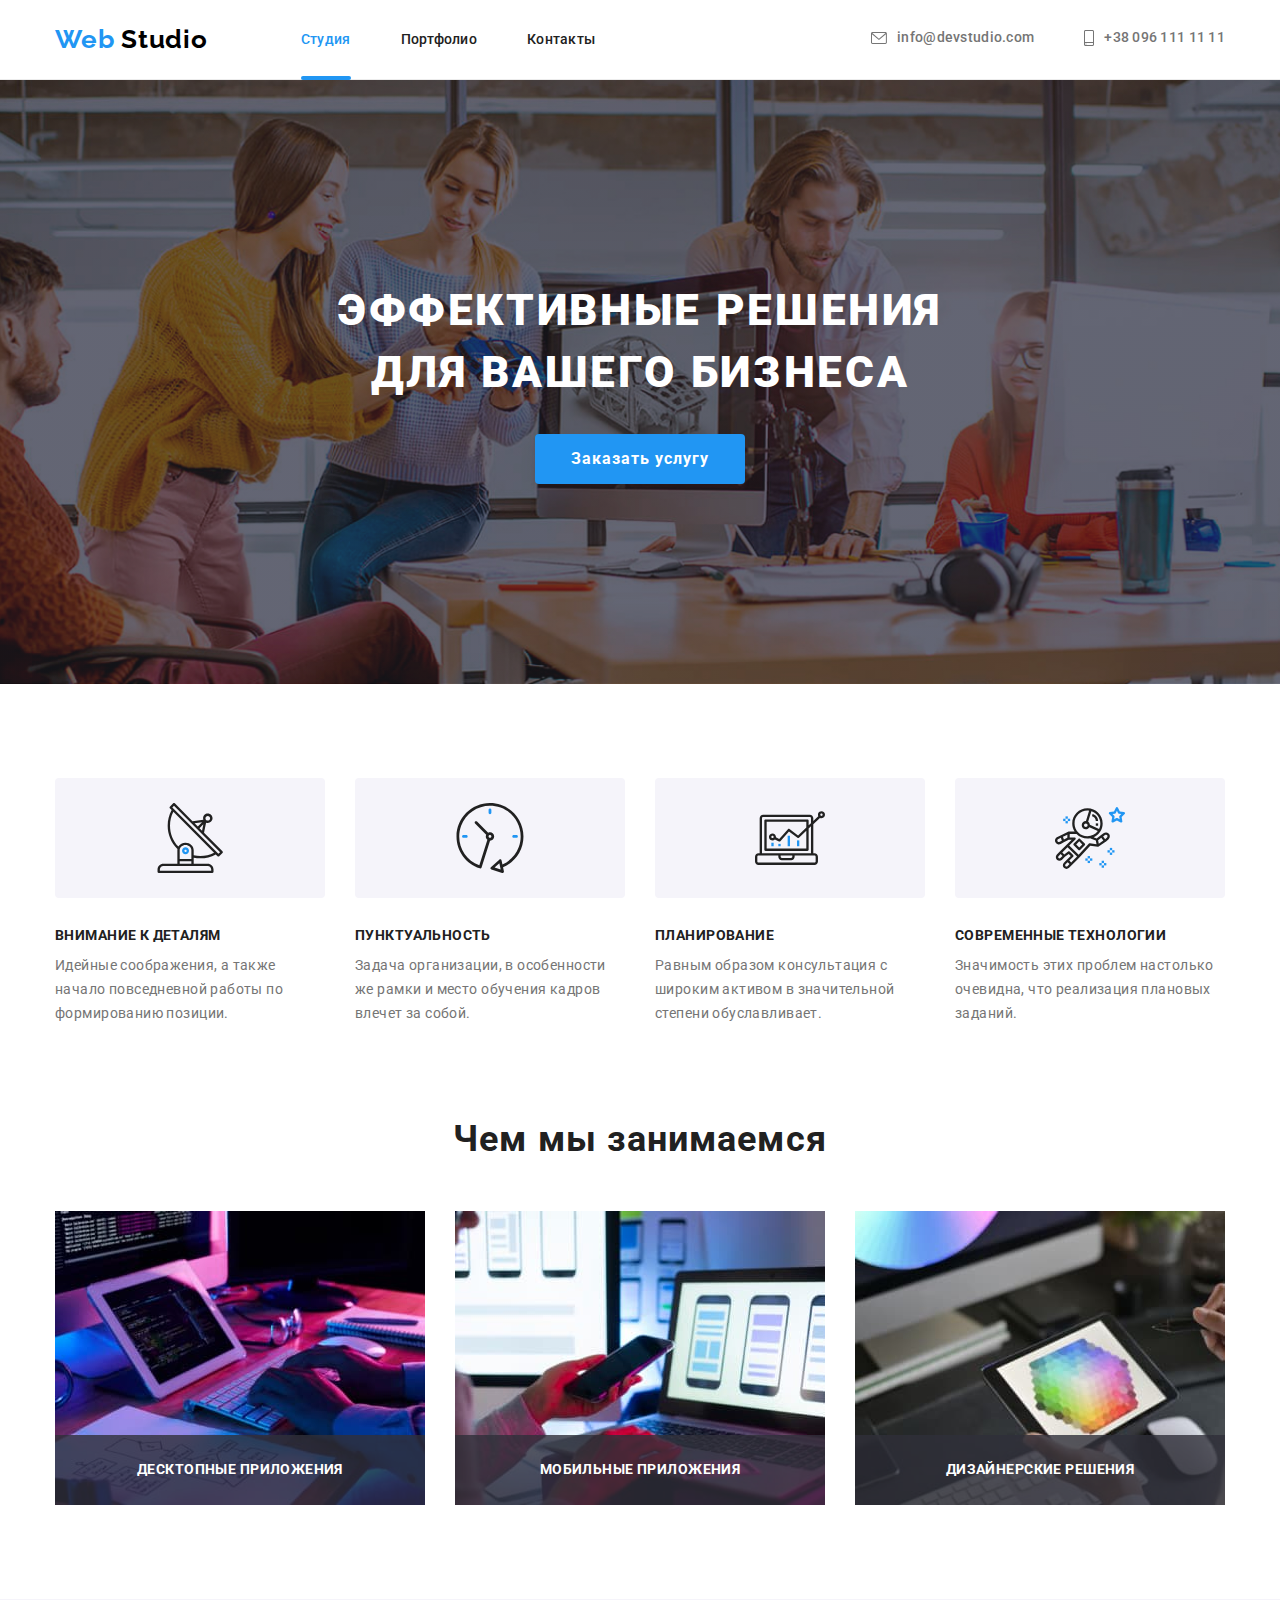
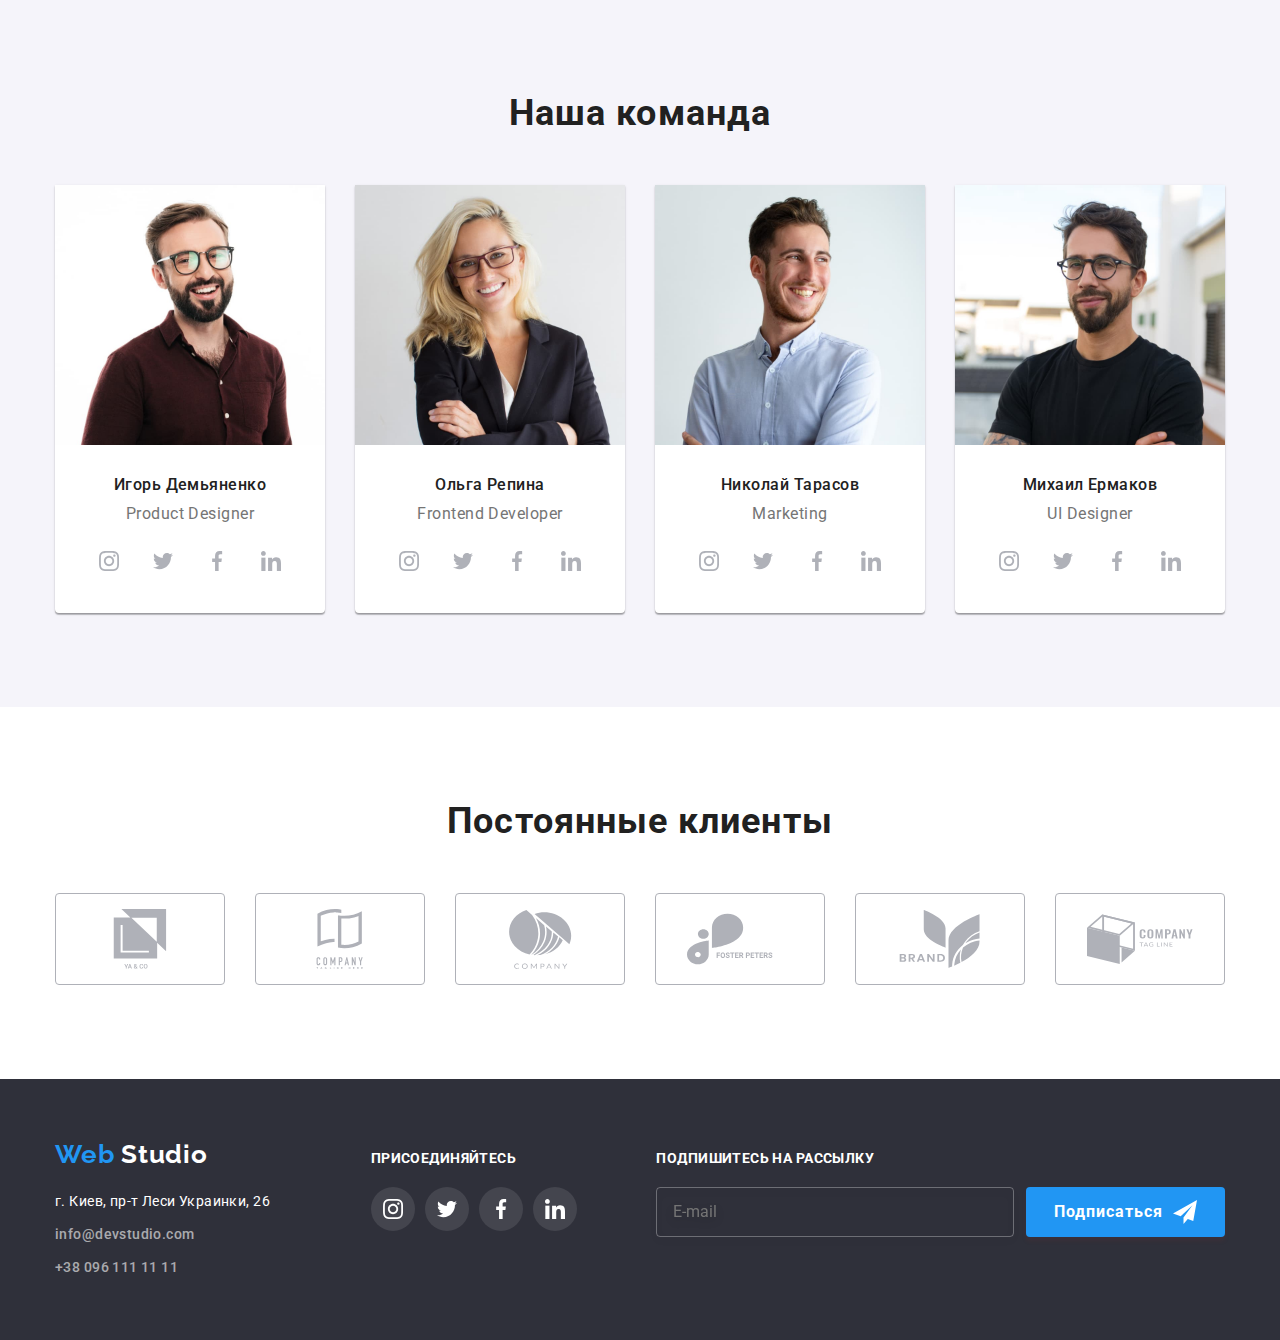
==== index.html @ 14350684 "create hw-07 with BEM" ====
<!DOCTYPE html>
<html lang="ru">
  <head>
    <meta charset="UTF-8" />
    <meta http-equiv="X-UA-Compatible" content="IE=edge" />
    <meta name="viewport" content="width=device-width, initial-scale=1.0" />
    <title>Студия</title>
    <link rel="preconnect" href="https://fonts.googleapis.com" />
    <link rel="preconnect" href="https://fonts.gstatic.com" crossorigin />
    <link
      href="https://fonts.googleapis.com/css2?family=Oleo+Script&family=Raleway:wght@700&family=Roboto:wght@400;500;700;900&display=swap"
      rel="stylesheet"
    />
    <link
      rel="stylesheet"
      href="https://cdnjs.cloudflare.com/ajax/libs/modern-normalize/1.1.0/modern-normalize.css"
    />
    <link rel="stylesheet" href="./css/style.css" />
  </head>

  <body>
    <!--Хедер-->
    <header class="header">
      <div class="container header-content">
        <a class="logo link" href="./index.html">
          <span class="logo__web-color">Web</span>
          <span class="logo__studio-color">Studio</span>
        </a>
        <!--Навигация-->
        <nav>
          <ul class="nav__list list">
            <li class="nav__item">
              <a class="nav__link link current" href="./index.html">Студия</a>
            </li>
            <li class="nav__item">
              <a class="nav__link link" href="./portfolio.html">Портфолио</a>
            </li>
            <li class="nav__item">
              <a class="nav__link link" href="#footer">Контакты</a>
            </li>
          </ul>
        </nav>
        <ul class="contacts__list list">
          <li class="contacts__item">
            <a class="contacts__link header-email link" href="mailto:info@devstudio.com">
              <svg class="contacts__icon envelope-icon">
                <use href="./images/icons.svg#icon-envelope"></use>
              </svg>
              info@devstudio.com
            </a>
          </li>
          <li class="contacts__item">
            <a class="contacts__link header-phone link" href="tel:+380961111111">
              <svg class="contacts__icon smartphone-icon">
                <use href="./images/icons.svg#icon-smartphone"></use>
              </svg>
              +38 096 111 11 11
            </a>
          </li>
        </ul>
      </div>
    </header>

    <main>
      <!--Герой-->
      <section class="section hero">
        <h1 class="hero__title">Эффективные решения для вашего бизнеса</h1>
        <button class="primary-button btn" data-modal-open type="button">Заказать услугу</button>
      </section>
      <!--Особенности-->
      <section class="section features">
        <div class="container">
          <!--Заголовок скрыт-->
          <h2 class="visually-hidden">Особенности</h2>
          <!--содержание секции-->
          <ul class="features__list list">
            <li class="features__item">
              <div class="features__icon-field">
                <svg class="features__icon">
                  <use href="./images/icons.svg#icon-antenna"></use>
                </svg>
              </div>
              <h3 class="features__item-title">Внимание к деталям</h3>
              <p class="features__item-text">
                Идейные соображения, а также начало повседневной работы по формированию позиции.
              </p>
            </li>
            <li class="features__item">
              <div class="features__icon-field">
                <svg class="features__icon">
                  <use href="./images/icons.svg#icon-clock"></use>
                </svg>
              </div>
              <h3 class="features__item-title">Пунктуальность</h3>
              <p class="features__item-text">
                Задача организации, в особенности же рамки и место обучения кадров влечет за собой.
              </p>
            </li>
            <li class="features__item">
              <div class="features__icon-field">
                <svg class="features__icon">
                  <use href="./images/icons.svg#icon-diagram"></use>
                </svg>
              </div>
              <h3 class="features__item-title">Планирование</h3>
              <p class="features__item-text">
                Равным образом консультация с широким активом в значительной степени обуславливает.
              </p>
            </li>
            <li class="features__item">
              <div class="features__icon-field">
                <svg class="features__icon">
                  <use href="./images/icons.svg#icon-astronaut"></use>
                </svg>
              </div>
              <h3 class="features__item-title">Современные технологии</h3>
              <p class="features__item-text">
                Значимость этих проблем настолько очевидна, что реализация плановых заданий.
              </p>
            </li>
          </ul>
        </div>
      </section>
      <!--презентация продуктов компании-->
      <section class="section directions">
        <div class="container">
          <h2 class="directions__title pre-title">Чем мы занимаемся</h2>
          <ul class="directions__list list">
            <li class="directions__item">
              <div class="directions__thumb">
                <img
                  class="directions__image"
                  src="./images/box_1.jpg"
                  alt="Продукт 1"
                  width="370"
                />
                <div class="directon__explain">
                  <p class="directon__explain-text">Десктопные приложения</p>
                </div>
              </div>
            </li>
            <li class="directions__item">
              <div class="directions__thumb">
                <img
                  class="directions__image"
                  src="./images/box_2.jpg"
                  alt="Продукт 2"
                  width="370"
                />
                <div class="directon__explain">
                  <p class="directon__explain-text">Мобильные приложения</p>
                </div>
              </div>
            </li>
            <li class="directions__item">
              <div class="directions__thumb">
                <img
                  class="directions__image"
                  src="./images/box_3.jpg"
                  alt="Продукт 3"
                  width="370"
                />
                <div class="directon__explain">
                  <p class="directon__explain-text">Дизайнерские решения</p>
                </div>
              </div>
            </li>
          </ul>
        </div>
      </section>
      <!--Команда-->
      <section class="section team">
        <div class="container">
          <h2 class="team__title pre-title">Наша команда</h2>
          <ul class="team__list list">
            <li class="team__item">
              <img
                class="team__image"
                src="./images/team_photo_1.jpg"
                alt="Сотрудник 1"
                width="270"
              />
              <div class="team__description">
                <h3 class="team__member">Игорь Демьяненко</h3>
                <p class="team__position">Product Designer</p>
                <ul class="social__list">
                  <li class="social__item">
                    <a class="social__link link" href="/">
                      <svg class="social__icon">
                        <use href="./images/icons.svg#icon-instagram"></use>
                      </svg>
                    </a>
                  </li>
                  <li class="social__item">
                    <a class="social__link link" href="/">
                      <svg class="social__icon">
                        <use href="./images/icons.svg#icon-twitter"></use>
                      </svg>
                    </a>
                  </li>
                  <li class="social__item">
                    <a class="social__link link" href="/">
                      <svg class="social__icon">
                        <use href="./images/icons.svg#icon-facebook"></use>
                      </svg>
                    </a>
                  </li>
                  <li class="social__item">
                    <a class="social__link link" href="/">
                      <svg class="social__icon">
                        <use href="./images/icons.svg#icon-linkedin"></use>
                      </svg>
                    </a>
                  </li>
                </ul>
              </div>
            </li>
            <li class="team__item">
              <img
                class="team__image"
                src="./images/team_photo_2.jpg"
                alt="Сотрудник 2"
                width="270"
              />
              <div class="team__description">
                <h3 class="team__member">Ольга Репина</h3>
                <p class="team__position">Frontend Developer</p>
                <ul class="social__list">
                  <li class="social__item">
                    <a class="social__link link" href="/">
                      <svg class="social__icon">
                        <use href="./images/icons.svg#icon-instagram"></use>
                      </svg>
                    </a>
                  </li>
                  <li class="social__item">
                    <a class="social__link link" href="/">
                      <svg class="social__icon">
                        <use href="./images/icons.svg#icon-twitter"></use>
                      </svg>
                    </a>
                  </li>
                  <li class="social__item">
                    <a class="social__link link" href="/">
                      <svg class="social__icon">
                        <use href="./images/icons.svg#icon-facebook"></use>
                      </svg>
                    </a>
                  </li>
                  <li class="social__item">
                    <a class="social__link link" href="/">
                      <svg class="social__icon">
                        <use href="./images/icons.svg#icon-linkedin"></use>
                      </svg>
                    </a>
                  </li>
                </ul>
              </div>
            </li>
            <li class="team__item">
              <img
                class="team__image"
                src="./images/team_photo_3.jpg"
                alt="Сотрудник 3"
                width="270"
              />
              <div class="team__description">
                <h3 class="team__member">Николай Тарасов</h3>
                <p class="team__position">Marketing</p>
                <ul class="social__list">
                  <li class="social__item">
                    <a class="social__link link" href="/">
                      <svg class="social__icon">
                        <use href="./images/icons.svg#icon-instagram"></use>
                      </svg>
                    </a>
                  </li>
                  <li class="social__item">
                    <a class="social__link link" href="/">
                      <svg class="social__icon">
                        <use href="./images/icons.svg#icon-twitter"></use>
                      </svg>
                    </a>
                  </li>
                  <li class="social__item">
                    <a class="social__link link" href="/">
                      <svg class="social__icon">
                        <use href="./images/icons.svg#icon-facebook"></use>
                      </svg>
                    </a>
                  </li>
                  <li class="social__item">
                    <a class="social__link link" href="/">
                      <svg class="social__icon">
                        <use href="./images/icons.svg#icon-linkedin"></use>
                      </svg>
                    </a>
                  </li>
                </ul>
              </div>
            </li>
            <li class="team__item">
              <img
                class="team__image"
                src="./images/team_photo_4.jpg"
                alt="Сотрудник 4"
                width="270"
              />
              <div class="team__description">
                <h3 class="team__member">Михаил Ермаков</h3>
                <p class="team__position">UI Designer</p>
                <ul class="social__list">
                  <li class="social__item">
                    <a class="social__link link" href="/">
                      <svg class="social__icon">
                        <use href="./images/icons.svg#icon-instagram"></use>
                      </svg>
                    </a>
                  </li>
                  <li class="social__item">
                    <a class="social__link link" href="/">
                      <svg class="social__icon">
                        <use href="./images/icons.svg#icon-twitter"></use>
                      </svg>
                    </a>
                  </li>
                  <li class="social__item">
                    <a class="social__link link" href="/">
                      <svg class="social__icon">
                        <use href="./images/icons.svg#icon-facebook"></use>
                      </svg>
                    </a>
                  </li>
                  <li class="social__item">
                    <a class="social__link link" href="/">
                      <svg class="social__icon">
                        <use href="./images/icons.svg#icon-linkedin"></use>
                      </svg>
                    </a>
                  </li>
                </ul>
              </div>
            </li>
          </ul>
        </div>
      </section>
      <!--Постоянные клиенты-->
      <section class="section clients">
        <div class="container">
          <h2 class="clients__title pre-title">Постоянные клиенты</h2>
          <ul class="clients__list">
            <li class="clients__item">
              <a class="clients__link link" href="/">
                <svg class="clients__icon">
                  <use href="./images/icons.svg#icon-client1"></use>
                </svg>
              </a>
            </li>
            <li class="clients__item">
              <a class="clients__link link" href="/">
                <svg class="clients__icon">
                  <use href="./images/icons.svg#icon-client2"></use>
                </svg>
              </a>
            </li>
            <li class="clients__item">
              <a class="clients__link link" href="/">
                <svg class="clients__icon">
                  <use href="./images/icons.svg#icon-client3"></use>
                </svg>
              </a>
            </li>
            <li class="clients__item">
              <a class="clients__link link" href="/">
                <svg class="clients__icon">
                  <use href="./images/icons.svg#icon-client4"></use>
                </svg>
              </a>
            </li>
            <li class="clients__item">
              <a class="clients__link link" href="/">
                <svg class="clients__icon">
                  <use href="./images/icons.svg#icon-client5"></use>
                </svg>
              </a>
            </li>
            <li class="clients__item">
              <a class="clients__link link" href="/">
                <svg class="clients__icon">
                  <use href="./images/icons.svg#icon-client6"></use>
                </svg>
              </a>
            </li>
          </ul>
        </div>
      </section>
    </main>
    <!--подвал-->
    <footer id="footer">
      <div class="container footer-container">
        <div class="address-footer">
          <a class="logo footer-logo link" href="./index.html">
            <span class="logo__web-color">Web</span>
            <span class="logo__footer-color">Studio</span>
          </a>
          <address class="address">
            <ul class="address__list list">
              <li class="address__item">
                <a
                  class="address__link link"
                  href="https://www.google.com.ua/maps/place/%D0%B1%D1%83%D0%BB%D1%8C%D0%B2%D0%B0%D1%80+%D0%9B%D0%B5%D1%81%D1%96+%D0%A3%D0%BA%D1%80%D0%B0%D1%97%D0%BD%D0%BA%D0%B8,+26,+%D0%9A%D0%B8%D1%97%D0%B2,+02000/@50.4265841,30.5361971,17z/data=!4m13!1m7!3m6!1s0x40d4cf0e033ecbe9:0x57a4dffefec77da0!2z0LHRg9C70YzQstCw0YAg0JvQtdGB0ZYg0KPQutGA0LDRl9C90LrQuCwgMjYsINCa0LjRl9CyLCAwMjAwMA!3b1!8m2!3d50.4265807!4d30.5383858!3m4!1s0x40d4cf0e033ecbe9:0x57a4dffefec77da0!8m2!3d50.4265807!4d30.5383858"
                >
                  г. Киев, пр-т Леси Украинки, 26
                </a>
              </li>
              <li class="address__item">
                <a class="contacts__link footer-contacts-link link" href="mailto:info@devstudio.com">
                  info@devstudio.com
                </a>
              </li>
              <li class="address__item">
                <a class="contacts__link footer-contacts-link link" href="tel:+380961111111"
                  >+38 096 111 11 11</a
                >
              </li>
            </ul>
          </address>
        </div>
        <div class="social-footer">
          <h2 class="social-footer__title">Присоединяйтесь</h2>
          <ul class="social__list social-list-footer">
            <li class="social__item">
              <a class="social__link social__link-footer link" href="/">
                <svg class="social__icon social__icon-footer">
                  <use href="./images/icons.svg#icon-instagram"></use>
                </svg>
              </a>
            </li>
            <li class="social__item">
              <a class="social__link social__link-footer link" href="/">
                <svg class="social__icon social__icon-footer">
                  <use href="./images/icons.svg#icon-twitter"></use>
                </svg>
              </a>
            </li>
            <li class="social__item">
              <a class="social__link social__link-footer link" href="/">
                <svg class="social__icon social__icon-footer">
                  <use href="./images/icons.svg#icon-facebook"></use>
                </svg>
              </a>
            </li>
            <li class="social__item">
              <a class="social__link social__link-footer link" href="/">
                <svg class="social__icon social__icon-footer">
                  <use href="./images/icons.svg#icon-linkedin"></use>
                </svg>
              </a>
            </li>
          </ul>
        </div>
        <div class="subscription">
          <h2 class="subscription__title">Подпишитесь на рассылку</h2>
          <form class="subscription__form" action="#">
            <label class="subscription__label">
              <input
                type="email"
                name="footer-email"
                class="subscription__input"
                placeholder="E-mail"
                required
              />
            </label>
            <button type="submit" class="primary-button footer-submit-btn">
              Подписаться
              <svg class="send-icon">
                <use href="./images/icons.svg#send-icon"></use>
              </svg>
            </button>
          </form>
        </div>
      </div>
    </footer>
    <!--Модальное окно-->
    <!-- is-hidden -->
    <div class="backdrop is-hidden" data-modal>
      <div class="modal">
        <button class="close__field" data-modal-close type="button">
          <svg class="close__icon">
            <use href="./images/icons.svg#icon-close"></use>
          </svg>
        </button>
        <p class="modal__title">Оставьте свои данные, мы вам перезвоним</p>
        <form action="#" class="modal__form">
          <div class="form-field">
            <label for="user-name" class="modal__label">Имя</label>
            <div class="input-group-absolute">
              <input type="text" name="" class="modal__input" id="user-name" autofocus required />
              <svg class="modal__input-icon">
                <use href="./images/icons.svg#name-icon"></use>
              </svg>
            </div>
          </div>
          <div class="form-field">
            <label for="user-tel" class="modal__label">Телефон</label>
            <div class="input-group-absolute">
              <input type="tel" name="user-tel" class="modal__input" id="user-tel" required />
              <svg class="modal__input-icon">
                <use href="./images/icons.svg#phone-icon"></use>
              </svg>
            </div>
          </div>
          <div class="form-field">
            <label for="user-email" class="modal__label">Почта</label>
            <div class="input-group-absolute">
              <input type="email" name="user-email" class="modal__input" id="user-email" required />
              <svg class="modal__input-icon">
                <use href="./images/icons.svg#email-icon"></use>
              </svg>
            </div>
          </div>
          <div class="modal__textarea-field">
            <label for="user-comment" class="modal__label">Комментарий</label>
            <textarea
              name="user-comment"
              class="modal__textarea"
              id="user-comment"
              rows="5"
              placeholder="Введите текст"
            ></textarea>
          </div>
          <div class="modal__checkbox-field">
            <label for="modal-checkbox" class="modal__checkbox-text">
              <input
                type="checkbox"
                name="modal-checkbox"
                class="modal__checkbox"
                id="modal-checkbox"
              />
              <span class="check-box"></span>
              Соглашаюсь с рассылкой и принимаю
              <a class="agreement" href=""> Условия договора</a></label
            >
          </div>
          <button class="primary-button modal-button" type="submit">Отправить</button>
        </form>
      </div>
    </div>
    <!--Скрипты-->
    <script src="./js/modal.js"></script>
  </body>
</html>
---- css/style.css ----
:root {
  --main-text-color: #212121;
  --secondary-page-color: #ffffff;
  --third-text-color: #757575;
  --main-brand-color: #2196f3;
  --secondary-brand-color: #afb1b8;
  --main-background-color: #2f303a;
  --secondary-background-color: #f5f4fa;
  --logo-darck-color: #000000;
  --header-border-bottom: #ececec;
  --footer-link-color: rgba(255, 255, 255, 0.6);
  --footer-social-color: rgba(255, 255, 255, 0.1);
  --portfolio-border-color: #eeeeee;
  --primary-button-hover: #2196f3cc;
}

body {
  font-family: Roboto, sans-serif;
  color: var(--main-text-color);
  margin: 0;
}

button {
  border-width: 0;
}

h1,
h2,
h3,
h4,
h5,
h6 {
  margin: 0;
}

ul {
  list-style-type: none;
  margin: 0;
  padding: 0;
}

p {
  margin: 0;
}

img {
  display: block;
  max-width: 100%;
  height: auto;
}

.container {
  width: 1200px;
  margin: 0 auto;
  padding: 0 15px;
}

.link {
  text-decoration: none;
}

.btn {
  cursor: pointer;
}

.address {
  font-style: normal;
}

.section {
  padding: 94px 0;
}

/*Главная страница*/

/* Хедер */
.header {
  border-bottom: 1px solid var(--header-border-bottom);
}

.header-content {
  display: flex;
  align-items: center;
}

/*Логотип*/
.logo {
  font-family: Raleway;
  font-weight: 700;
  font-size: 26px;
  line-height: 1.2;
  letter-spacing: 0.03em;
  margin-right: 93px;
}

.logo__web-color {
  color: var(--main-brand-color);
}

.logo__studio-color {
  color: var(--logo-darck-color);
}

.logo__footer-color {
  color: var(--secondary-page-color);
}

/*Навигация*/
.nav__list {
  display: flex;
}

.nav__item:not(:last-child) {
  margin-right: 50px;
}

.nav__link {
  display: block;
  padding: 32px 0;
  font-weight: 500;
  font-size: 14px;
  line-height: 1.1;
  letter-spacing: 0.02em;
  color: var(--main-text-color);
  transition-property: color;
  transition-duration: 250ms;
  transition-timing-function: cubic-bezier(0.4, 0, 0.2, 1);
}

.nav__link:hover,
.nav__link:focus {
  color: var(--main-brand-color);
}

.current {
  position: relative;
  color: var(--main-brand-color);
}

.current::after {
  content: '';
  position: absolute;
  width: 100%;
  height: 4px;
  left: 0;
  bottom: -1px;
  background-color: var(--main-brand-color);
  border-radius: 2px;
}

.contacts__list {
  display: flex;
  margin-left: auto;
}

.contacts__item:not(:last-child) {
  margin-right: 50px;
}

.contacts__link {
  display: inline-flex;
  align-items: center;
  font-weight: 500;
  font-size: 14px;
  line-height: 1.1;
  letter-spacing: 0.02em;
  color: var(--third-text-color);
  transition-property: color;
  transition-duration: 250ms;
  transition-timing-function: cubic-bezier(0.4, 0, 0.2, 1);
}

.contacts__link:hover,
.contacts__link:focus {
  color: var(--main-brand-color);
}

.contacts__icon {
  fill: currentColor;
  margin-right: 10px;
}

.envelope-icon {
  width: 16px;
  height: 12px;
}

.smartphone-icon {
  width: 10px;
  height: 16px;
}

/*Герой*/
.hero {
  padding: 200px 0;
  max-width: 1600px;
  margin: 0 auto;
  background-image: linear-gradient(to right, rgba(47, 48, 58, 0.4), rgba(47, 48, 58, 0.4)),
    url(../images/hero-bg-image.jpg);
  background-repeat: no-repeat;
  background-position: center;
  background-size: cover;
}

.hero__title {
  max-width: 700px;
  font-weight: 900;
  font-size: 44px;
  line-height: 1.4;
  text-align: center;
  letter-spacing: 0.06em;
  text-transform: uppercase;
  color: var(--secondary-page-color);
  margin-left: auto;
  margin-right: auto;
  margin-bottom: 30px;
}

.primary-button {
  display: block;
  margin: 0 auto;
  padding: 10px 36px;
  background-color: var(--main-brand-color);
  box-shadow: 0px 4px 4px rgba(126, 50, 50, 0.15);
  border-radius: 4px;
  font-weight: 700;
  font-size: 16px;
  line-height: 1.9;
  letter-spacing: 0.06em;
  color: var(--secondary-page-color);
  transition-property: color, background-color;
  transition-duration: 250ms;
  transition-timing-function: cubic-bezier(0.4, 0, 0.2, 1);
}

.primary-button:hover,
.primary-button:focus {
  background-color: var(--primary-button-hover);
}

/*Особенности*/
.visually-hidden {
  position: absolute;
  width: 1px;
  height: 1px;
  margin: -1px;
  padding: 0;
  border: 0;
  white-space: nowrap;
  clip-path: inset(100%);
  clip: rect(0 0 0 0);
  overflow: hidden;
}

.features {
  padding-bottom: 0;
}

.features__list {
  display: flex;
}

.features__item {
  width: 270px;
  display: inline-block;
}

.features__icon-field {
  display: flex;
  padding: 25px 0;
  background-color: var(--secondary-background-color);
  justify-content: center;
  margin-bottom: 30px;
  border-radius: 4px;
}

.features__icon {
  width: 70px;
  height: 70px;
}

.features__item:not(:last-child) {
  margin-right: 30px;
}

.features__item-title {
  margin-bottom: 10px;
  font-weight: 700;
  font-size: 14px;
  line-height: 1.1;
  letter-spacing: 0.03em;
  text-transform: uppercase;
}

.features__item-text {
  font-size: 14px;
  line-height: 24px;
  letter-spacing: 0.03em;
  color: var(--third-text-color);
}

/*Чем мы занимаемся*/
.pre-title {
  margin-bottom: 50px;
  font-weight: 700;
  font-size: 36px;
  line-height: 1.16;
  letter-spacing: 0.03em;
  text-align: center;
}

.directions__list {
  display: flex;
}

.directions__thumb {
  position: relative;
}

.directions__item:not(:last-child) {
  margin-right: 30px;
}

.directon__explain {
  position: absolute;
  bottom: 0;
  background-color: rgba(47, 48, 58, 0.8);
  width: 100%;
  padding: 27px 0;
}

.directon__explain-text {
  font-weight: bold;
  font-size: 14px;
  line-height: 1.14;
  text-align: center;
  letter-spacing: 0.03em;
  text-transform: uppercase;
  color: var(--secondary-page-color);
}

/*Наша команда*/
.team {
  background-color: var(--secondary-background-color);
}

.team__list {
  display: flex;
}

.team__item {
  background: var(--secondary-page-color);
  box-shadow: 0px 1px 3px rgba(0, 0, 0, 0.12), 0px 1px 1px rgba(0, 0, 0, 0.14),
    0px 2px 1px rgba(0, 0, 0, 0.2);
  border-radius: 0px 0px 4px 4px;
}

.team__item:not(:last-child) {
  margin-right: 30px;
}

.team__description {
  text-align: center;
  padding: 30px 0;
}

.team__member {
  font-weight: 500;
  font-size: 16px;
  line-height: 1.2;
  letter-spacing: 0.03em;
  margin-bottom: 10px;
}

.team__position {
  font-size: 16px;
  line-height: 1.2;
  letter-spacing: 0.03em;
  color: var(--third-text-color);
  margin-bottom: 16px;
}

.social__list {
  display: flex;
  padding: 0 32px;
}

.social__item {
  width: 44px;
  height: 44px;
}

.social__item:not(:last-child) {
  margin-right: 10px;
}

.social__link {
  display: flex;
  width: 100%;
  height: 100%;
  border-radius: 50%;
  align-items: center;
  justify-content: center;
  color: var(--secondary-brand-color);
  background-color: var(--secondary-page-color);
  transition-property: color, background-color;
  transition-duration: 250ms;
  transition-timing-function: cubic-bezier(0.4, 0, 0.2, 1);
}

.social__link:hover,
.social__link:focus {
  background-color: var(--main-brand-color);
  color: var(--secondary-page-color);
}

.social__icon {
  width: 20px;
  height: 20px;
  fill: currentColor;
}

/*Наши клиенты*/

.clients__list {
  display: flex;
}

.clients__item:not(:last-child) {
  margin-right: 30px;
}

.clients__link {
  display: flex;
  align-items: center;
  justify-content: center;
  width: 170px;
  height: 92px;
  border: 1px solid var(--secondary-brand-color);
  border-radius: 4px;
  color: var(--secondary-brand-color);
  transition-property: color, border;
  transition-duration: 250ms;
  transition-timing-function: cubic-bezier(0.4, 0, 0.2, 1);
}

.clients__link:hover,
.clients__link:focus {
  border: 1px solid var(--main-brand-color);
  color: var(--main-brand-color);
}

.clients__icon {
  width: 106px;
  height: 60px;
  fill: currentColor;
}

/*Подвал*/
footer {
  background-color: var(--main-background-color);
  padding: 60px 0;
}

.footer-container {
  display: flex;
  align-items: baseline;
}

.address-footer {
  margin-right: 70px;
}

.footer-logo {
  display: block;
  margin-bottom: 20px;
}

.address__item {
  margin-bottom: 9px;
}

.address__item:last-child {
  margin-bottom: 0;
}

.address__link {
  display: block;
  font-size: 14px;
  line-height: 1.7;
  letter-spacing: 0.03em;
  color: var(--secondary-page-color);
}

.footer-contacts-link {
  display: block;
  letter-spacing: 0.03em;
  color: var(--footer-link-color);
  line-height: 1.7;
}

.social-footer__title,
.subscription__title {
  font-weight: bold;
  font-size: 14px;
  line-height: 1.14;
  letter-spacing: 0.03em;
  text-transform: uppercase;
  color: var(--secondary-page-color);
  margin-bottom: 20px;
}

.social-list-footer {
  padding: 0;
}

.social__link-footer {
  background-color: var(--footer-social-color);
}

.social__icon-footer {
  fill: var(--secondary-page-color);
}

.subscription {
  margin-left: auto;
}

.subscription__form {
  display: flex;
}

.subscription__input {
  width: 358px;
  min-height: 50px;
  padding: 15px 16px;
  margin-right: 12px;
  outline: none;
  color: var(--secondary-page-color);
  background-color: transparent;
  border: 1px solid rgba(255, 255, 255, 0.3);
  box-sizing: border-box;
  filter: drop-shadow(0px 4px 4px rgba(0, 0, 0, 0.15));
  border-radius: 4px;
  transition-property: border;
  transition-duration: 250ms;
  transition-timing-function: cubic-bezier(0.4, 0, 0.2, 1);
}

.subscription__input:focus {
  border: 1px solid var(--main-brand-color);
}

.footer-submit-btn {
  display: flex;
  justify-content: center;
  align-items: center;
  margin: 0;
  padding: 10px 28px;
}

.send-icon {
  width: 24px;
  height: 24px;
  margin-left: 10px;
  fill: var(--secondary-page-color);
}

/*Страница портфолио*/

/*Фильтры*/
.filter__list {
  display: flex;
  justify-content: center;
  margin-bottom: 50px;
}

.filter__item:not(:last-child) {
  margin-right: 8px;
}

.secondary-button {
  padding: 6px 22px;
  background-color: var(--secondary-background-color);
  border: none;
  border-radius: 4px;
  font-family: inherit;
  font-weight: 500;
  font-size: 16px;
  line-height: 1.6;
  text-align: center;
  letter-spacing: 0.03em;
  transition-property: color, box-shadow, background-color;
  transition-duration: 250ms;
  transition-timing-function: cubic-bezier(0.4, 0, 0.2, 1);
}

.secondary-button:hover,
.secondary-button:focus {
  background: var(--main-brand-color);
  color: var(--secondary-page-color);
  box-shadow: 0px 3px 1px rgba(0, 0, 0, 0.1), 0px 1px 2px rgba(0, 0, 0, 0.08),
    0px 2px 2px rgba(0, 0, 0, 0.12);
}

/*Проекты*/
.projects__list {
  display: flex;
  flex-wrap: wrap;
}

.projects__item {
  cursor: pointer;
  transition-property: box-shadow;
  transition-duration: 250ms;
  transition-timing-function: cubic-bezier(0.4, 0, 0.2, 1);
}

.projects__item:not(:nth-child(3n)) {
  margin-right: 30px;
}

.projects__item:not(:nth-last-child(-n + 3)) {
  margin-bottom: 30px;
}

.projects__item:hover {
  box-shadow: 0px 1px 1px rgba(0, 0, 0, 0.12), 0px 4px 4px rgba(0, 0, 0, 0.06),
    1px 4px 6px rgba(0, 0, 0, 0.16);
}

.projects__thumbs {
  position: relative;
  overflow: hidden;
}

.projects__explain {
  display: flex;
  position: absolute;
  top: 0;
  width: 100%;
  height: 100%;
  background-color: rgba(33, 150, 243, 0.9);
  padding: 0 24px;
  align-items: center;
  transition-property: transform, opasity;
  transition-duration: 250ms;
  transition-timing-function: cubic-bezier(0.4, 0, 0.2, 1);
  transform: translateY(100%);
}

.projects__explain-text {
  font-size: 18px;
  line-height: 1.55;
  letter-spacing: 0.03em;
  color: var(--secondary-page-color);
}

.projects__item:hover .projects__explain {
  transform: translateY(0);
}

.projects__description-field {
  padding: 20px 24px;
  border-left: 1px solid var(--portfolio-border-color);
  border-right: 1px solid var(--portfolio-border-color);
  border-bottom: 1px solid var(--portfolio-border-color);
}

.projects__image {
  display: block;
}

.projects__title {
  font-weight: 700;
  font-size: 18px;
  line-height: 2;
  letter-spacing: 0.06em;
  margin-bottom: 4px;
}

.projects__description {
  font-size: 16px;
  line-height: 1.9;
  letter-spacing: 0.03em;
  color: var(--third-text-color);
}

/*Модальное окно*/
.backdrop {
  position: fixed;
  top: 0;
  left: 0;
  width: 100%;
  height: 100%;
  background-color: rgba(0, 0, 0, 0.2);
  opacity: 1;
  transition-property: opacity visibility;
  transition-duration: 400ms;
  transition-timing-function: cubic-bezier(0.4, 0, 0.2, 1);
}

.backdrop.is-hidden {
  visibility: hidden;
  opacity: 0;
  pointer-events: none;
}

.backdrop.is-hidden .modal {
  transform: translate(-50%, -50%) scale(0.7);
}

.modal {
  position: absolute;
  max-width: 528px;
  top: 50%;
  left: 50%;
  transform: translate(-50%, -50%) scale(1);
  background: var(--secondary-page-color);
  box-shadow: 0px 1px 3px rgba(0, 0, 0, 0.12), 0px 1px 1px rgba(0, 0, 0, 0.14),
    0px 2px 1px rgba(0, 0, 0, 0.2);
  border-radius: 4px;
  transition-property: transform;
  transition-duration: 400ms;
  transition-timing-function: cubic-bezier(0.4, 0, 0.2, 1);
  padding: 40px;
}

.close__field {
  position: absolute;
  width: 30px;
  height: 30px;
  right: 8px;
  top: 8px;
  background: var(--secondary-page-color);
  border: 1px solid rgba(0, 0, 0, 0.1);
  border-radius: 50%;
  cursor: pointer;
  color: var(--main-brand-color);
  transition-property: fill;
  transition-duration: 250ms;
  transition-timing-function: cubic-bezier(0.4, 0, 0.2, 1);
}

.close__icon {
  position: absolute;
  width: 18px;
  height: 18px;
  top: 5px;
  right: 5px;
}

.close__field:hover {
  fill: currentColor;
}

.modal__title {
  font-weight: bold;
  font-size: 20px;
  line-height: 1.1;
  text-align: center;
  letter-spacing: 0.03em;
  color: var(--main-text-color);
  text-align: center;
  margin-bottom: 12px;
}

.form-field {
  margin-bottom: 10px;
}

.modal__label {
  display: flex;
  flex-direction: column;
  position: relative;
  font-size: 12px;
  line-height: 1.17;
  letter-spacing: 0.01em;
  color: var(--third-text-color);
}

.input-group-absolute {
  position: relative;
  margin-top: 4px;
}

.modal__input {
  width: 100%;
  padding: 12px 42px;
  border: 1px solid rgba(33, 33, 33, 0.2);
  outline: none;
  box-sizing: border-box;
  border-radius: 4px;
  transition-property: border;
  transition-duration: 250ms;
  transition-timing-function: cubic-bezier(0.4, 0, 0.2, 1);
}

.modal__input:focus-within + .modal__input-icon {
  fill: var(--main-brand-color);
}

.modal__input-icon {
  display: inline-block;
  position: absolute;
  width: 18px;
  height: 18px;
  left: 12px;
  bottom: 12px;
  fill: var(--main-text-color);
  transition-property: fill;
  transition-duration: 250ms;
  transition-timing-function: cubic-bezier(0.4, 0, 0.2, 1);
}

.modal__textarea-field {
  margin-bottom: 20px;
}

.modal__textarea {
  width: 100%;
  padding: 16px 12px;
  margin-top: 4px;
  border: 1px solid rgba(33, 33, 33, 0.2);
  outline: none;
  box-sizing: border-box;
  border-radius: 4px;
  resize: none;
  transition-property: border;
  transition-duration: 250ms;
  transition-timing-function: cubic-bezier(0.4, 0, 0.2, 1);
}

.modal__textarea::placeholder {
  font-size: 12px;
  line-height: 1.2;
  letter-spacing: 0.01em;
  color: rgba(117, 117, 117, 0.5);
}

.modal__input:focus,
.modal__textarea:focus {
  border: 1px solid var(--main-brand-color);
}

.modal__input:hover,
.modal__textarea:hover {
  cursor: pointer;
}

.modal__checkbox-field {
  margin-bottom: 30px;
}

.modal__checkbox-text {
  display: flex;
  justify-content: center;
  align-items: center;
  font-size: 14px;
  line-height: 1.7;
  letter-spacing: 0.03em;
  color: var(--third-text-color);
}

.modal__checkbox {
  position: absolute;
  appearance: none;
  -webkit-appearance: none;
  -moz-appearance: none;
}

.check-box {
  display: block;
  height: 16px;
  width: 16px;
  margin-right: 8px;
  border: 2px solid var(--main-text-color);
  border-radius: 2px;
  cursor: pointer;
  transition-property: border, background-color, background-image;
  transition-duration: 250ms;
  transition-timing-function: cubic-bezier(0.4, 0, 0.2, 1);
}

.modal__checkbox:focus + .check-box {
  border: 2px solid var(--main-brand-color);
}

.modal__checkbox:checked:focus + .check-box {
  background-color: var(--main-brand-color);
  background-image: url(../images/checkbox-on.svg);
  background-size: contain;
  background-origin: border-box;
  background-position: center;
}

.agreement {
  margin-left: 5px;
  text-decoration-line: underline;
  text-decoration-skip-ink: none;
  color: var(--main-brand-color);
}

.modal-button {
  padding: 10px 56px;
}
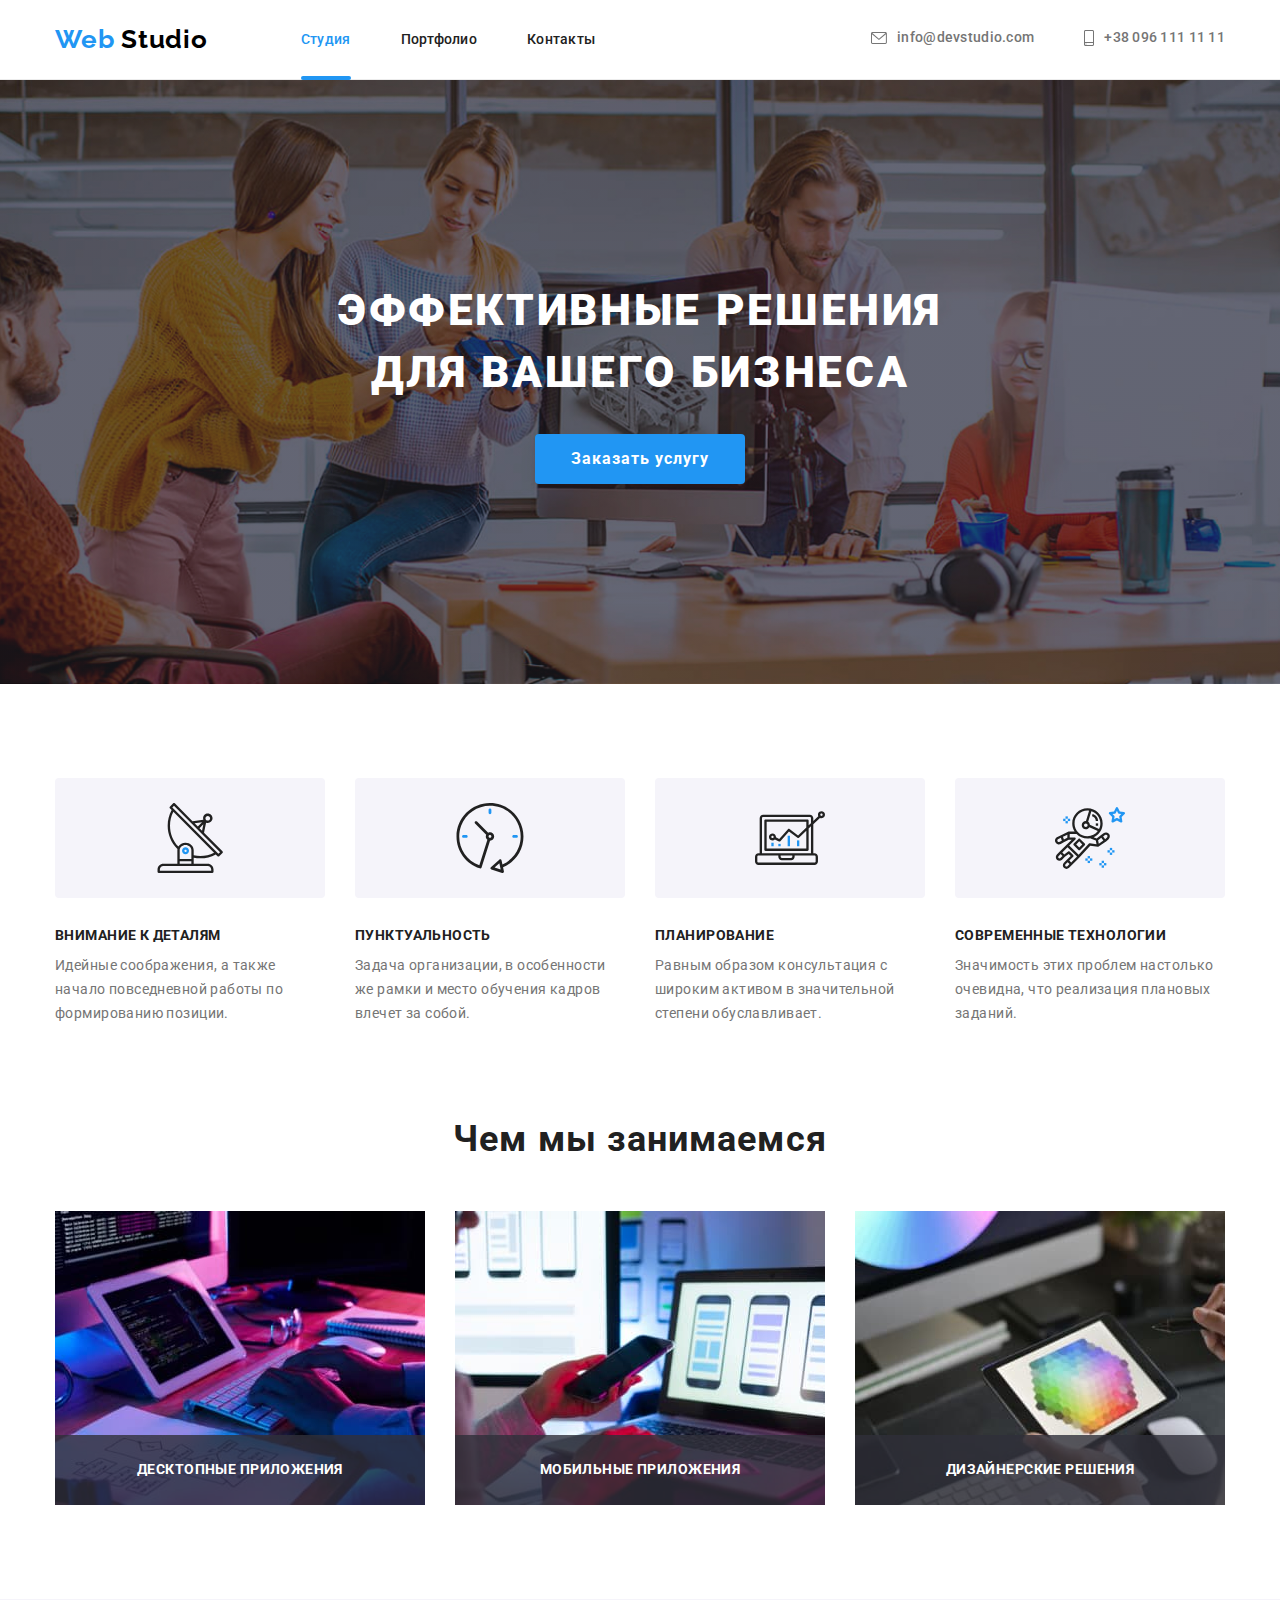
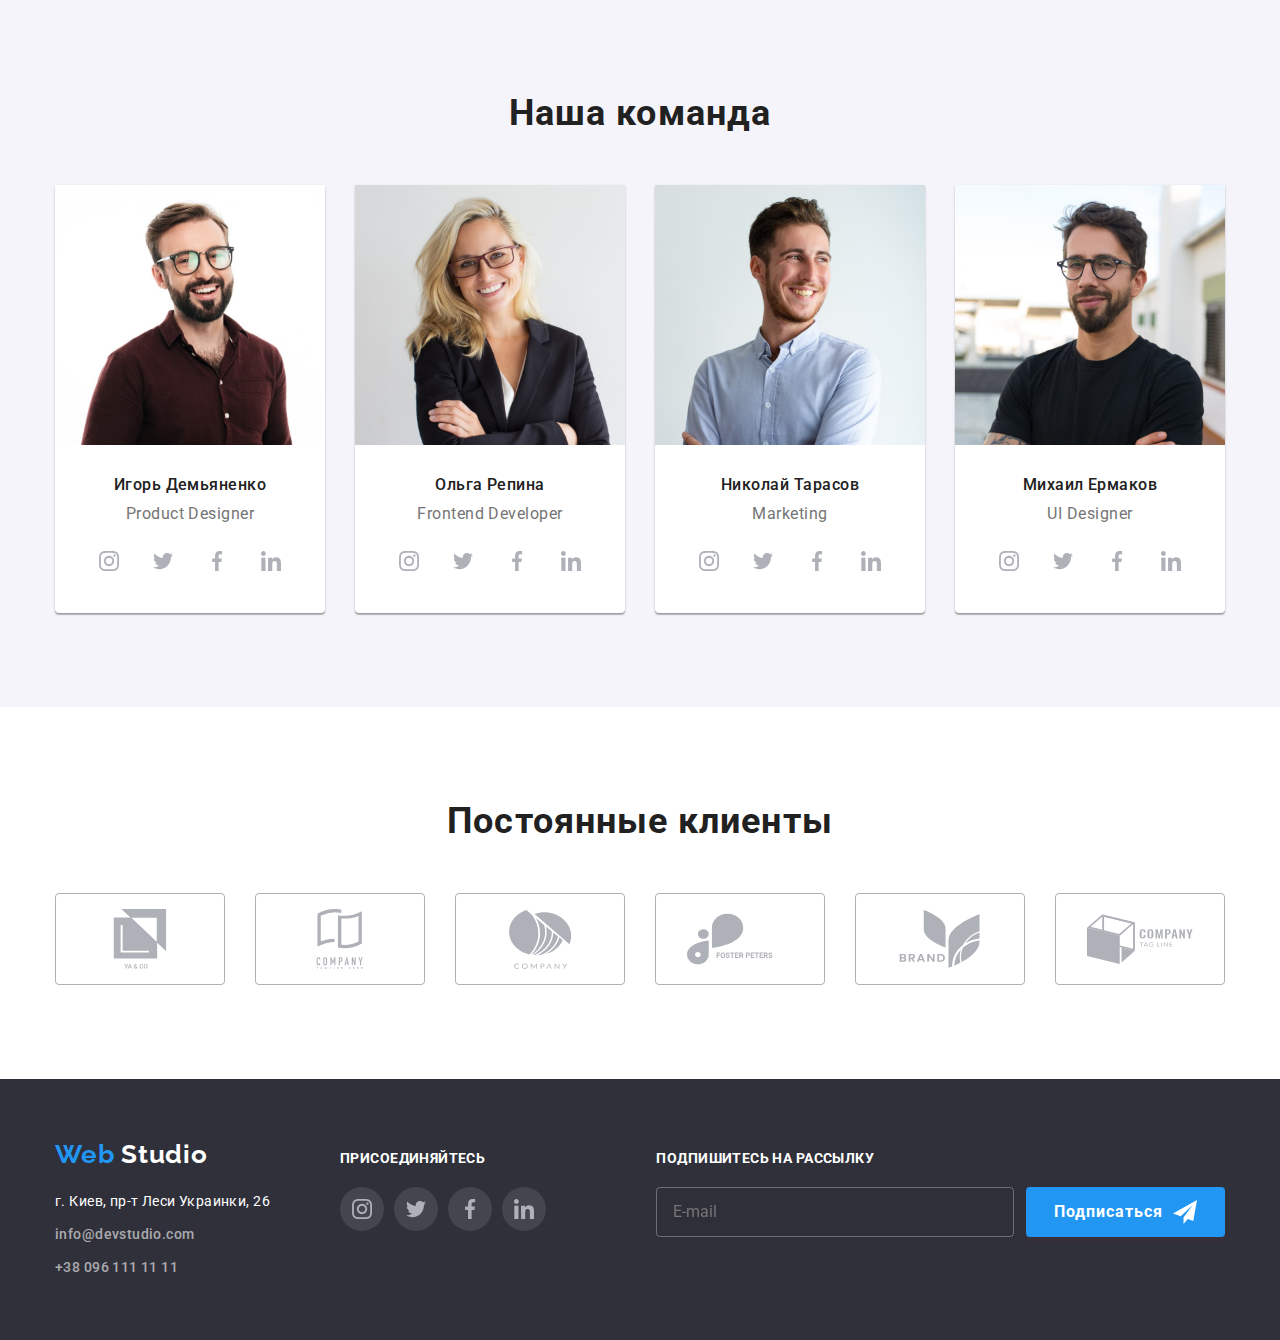
==== commit 0c0652e9: "correct hw-07 errors" ====
--- a/index.html
+++ b/index.html
@@ -11,11 +11,8 @@
       href="https://fonts.googleapis.com/css2?family=Oleo+Script&family=Raleway:wght@700&family=Roboto:wght@400;500;700;900&display=swap"
       rel="stylesheet"
     />
-    <link
-      rel="stylesheet"
-      href="https://cdnjs.cloudflare.com/ajax/libs/modern-normalize/1.1.0/modern-normalize.css"
-    />
-    <link rel="stylesheet" href="./css/style.css" />
+    <link rel="stylesheet" href="https://cdnjs.cloudflare.com/ajax/libs/modern-normalize/1.1.0/modern-normalize.css" />
+    <link rel="stylesheet" href="./css/main.min.css" />
   </head>
 
   <body>
@@ -23,11 +20,11 @@
     <header class="header">
       <div class="container header-content">
         <a class="logo link" href="./index.html">
-          <span class="logo__web-color">Web</span>
-          <span class="logo__studio-color">Studio</span>
+          <span class="logo__brand-color">Web</span>
+          <span class="logo__primary-color">Studio</span>
         </a>
         <!--Навигация-->
-        <nav>
+        <nav class="nav">
           <ul class="nav__list list">
             <li class="nav__item">
               <a class="nav__link link current" href="./index.html">Студия</a>
@@ -40,18 +37,18 @@
             </li>
           </ul>
         </nav>
-        <ul class="contacts__list list">
-          <li class="contacts__item">
-            <a class="contacts__link header-email link" href="mailto:info@devstudio.com">
-              <svg class="contacts__icon envelope-icon">
+        <ul class="contacts-list list">
+          <li class="contacts-list__item">
+            <a class="contacts-list__link link" href="mailto:info@devstudio.com">
+              <svg class="contacts-list__icon envelope-icon">
                 <use href="./images/icons.svg#icon-envelope"></use>
               </svg>
               info@devstudio.com
             </a>
           </li>
-          <li class="contacts__item">
-            <a class="contacts__link header-phone link" href="tel:+380961111111">
-              <svg class="contacts__icon smartphone-icon">
+          <li class="contacts-list__item">
+            <a class="contacts-list__link link" href="tel:+380961111111">
+              <svg class="contacts-list__icon smartphone-icon">
                 <use href="./images/icons.svg#icon-smartphone"></use>
               </svg>
               +38 096 111 11 11
@@ -73,48 +70,48 @@
           <!--Заголовок скрыт-->
           <h2 class="visually-hidden">Особенности</h2>
           <!--содержание секции-->
-          <ul class="features__list list">
-            <li class="features__item">
-              <div class="features__icon-field">
-                <svg class="features__icon">
+          <ul class="features-list list">
+            <li class="features-list__item">
+              <div class="features-list__icon-field">
+                <svg class="features-list__icon">
                   <use href="./images/icons.svg#icon-antenna"></use>
                 </svg>
               </div>
-              <h3 class="features__item-title">Внимание к деталям</h3>
-              <p class="features__item-text">
+              <h3 class="features-list__item-title">Внимание к деталям</h3>
+              <p class="features-list__item-text">
                 Идейные соображения, а также начало повседневной работы по формированию позиции.
               </p>
             </li>
-            <li class="features__item">
-              <div class="features__icon-field">
-                <svg class="features__icon">
+            <li class="features-list__item">
+              <div class="features-list__icon-field">
+                <svg class="features-list__icon">
                   <use href="./images/icons.svg#icon-clock"></use>
                 </svg>
               </div>
-              <h3 class="features__item-title">Пунктуальность</h3>
-              <p class="features__item-text">
+              <h3 class="features-list__item-title">Пунктуальность</h3>
+              <p class="features-list__item-text">
                 Задача организации, в особенности же рамки и место обучения кадров влечет за собой.
               </p>
             </li>
-            <li class="features__item">
-              <div class="features__icon-field">
-                <svg class="features__icon">
+            <li class="features-list__item">
+              <div class="features-list__icon-field">
+                <svg class="features-list__icon">
                   <use href="./images/icons.svg#icon-diagram"></use>
                 </svg>
               </div>
-              <h3 class="features__item-title">Планирование</h3>
-              <p class="features__item-text">
+              <h3 class="features-list__item-title">Планирование</h3>
+              <p class="features-list__item-text">
                 Равным образом консультация с широким активом в значительной степени обуславливает.
               </p>
             </li>
-            <li class="features__item">
-              <div class="features__icon-field">
-                <svg class="features__icon">
+            <li class="features-list__item">
+              <div class="features-list__icon-field">
+                <svg class="features-list__icon">
                   <use href="./images/icons.svg#icon-astronaut"></use>
                 </svg>
               </div>
-              <h3 class="features__item-title">Современные технологии</h3>
-              <p class="features__item-text">
+              <h3 class="features-list__item-title">Современные технологии</h3>
+              <p class="features-list__item-text">
                 Значимость этих проблем настолько очевидна, что реализация плановых заданий.
               </p>
             </li>
@@ -124,44 +121,29 @@
       <!--презентация продуктов компании-->
       <section class="section directions">
         <div class="container">
-          <h2 class="directions__title pre-title">Чем мы занимаемся</h2>
-          <ul class="directions__list list">
-            <li class="directions__item">
-              <div class="directions__thumb">
-                <img
-                  class="directions__image"
-                  src="./images/box_1.jpg"
-                  alt="Продукт 1"
-                  width="370"
-                />
-                <div class="directon__explain">
-                  <p class="directon__explain-text">Десктопные приложения</p>
+          <h2 class="main-title">Чем мы занимаемся</h2>
+          <ul class="directions-list list">
+            <li class="directions-list__item">
+              <div class="directions-list__thumb">
+                <img class="directions-list__image" src="./images/box_1.jpg" alt="Продукт 1" width="370" />
+                <div class="directions-list__explain">
+                  <p class="directions-list__explain-text">Десктопные приложения</p>
                 </div>
               </div>
             </li>
-            <li class="directions__item">
-              <div class="directions__thumb">
-                <img
-                  class="directions__image"
-                  src="./images/box_2.jpg"
-                  alt="Продукт 2"
-                  width="370"
-                />
-                <div class="directon__explain">
-                  <p class="directon__explain-text">Мобильные приложения</p>
+            <li class="directions-list__item">
+              <div class="directions-list__thumb">
+                <img class="directions-list__image" src="./images/box_2.jpg" alt="Продукт 2" width="370" />
+                <div class="directions-list__explain">
+                  <p class="directions-list__explain-text">Мобильные приложения</p>
                 </div>
               </div>
             </li>
-            <li class="directions__item">
-              <div class="directions__thumb">
-                <img
-                  class="directions__image"
-                  src="./images/box_3.jpg"
-                  alt="Продукт 3"
-                  width="370"
-                />
-                <div class="directon__explain">
-                  <p class="directon__explain-text">Дизайнерские решения</p>
+            <li class="directions-list__item">
+              <div class="directions-list__thumb">
+                <img class="directions-list__image" src="./images/box_3.jpg" alt="Продукт 3" width="370" />
+                <div class="directions-list__explain">
+                  <p class="directions-list__explain-text">Дизайнерские решения</p>
                 </div>
               </div>
             </li>
@@ -171,43 +153,38 @@
       <!--Команда-->
       <section class="section team">
         <div class="container">
-          <h2 class="team__title pre-title">Наша команда</h2>
-          <ul class="team__list list">
-            <li class="team__item">
-              <img
-                class="team__image"
-                src="./images/team_photo_1.jpg"
-                alt="Сотрудник 1"
-                width="270"
-              />
-              <div class="team__description">
-                <h3 class="team__member">Игорь Демьяненко</h3>
-                <p class="team__position">Product Designer</p>
-                <ul class="social__list">
-                  <li class="social__item">
-                    <a class="social__link link" href="/">
-                      <svg class="social__icon">
+          <h2 class="main-title">Наша команда</h2>
+          <ul class="team-list list">
+            <li class="team-list__item">
+              <img class="team-list__image" src="./images/team_photo_1.jpg" alt="Сотрудник 1" width="270" />
+              <div class="team-list__description">
+                <h3 class="team-list__member">Игорь Демьяненко</h3>
+                <p class="team-list__position">Product Designer</p>
+                <ul class="social-list">
+                  <li class="social-list__item">
+                    <a class="social-list__link link" href="/">
+                      <svg class="social-list__icon">
                         <use href="./images/icons.svg#icon-instagram"></use>
                       </svg>
                     </a>
                   </li>
-                  <li class="social__item">
-                    <a class="social__link link" href="/">
-                      <svg class="social__icon">
+                  <li class="social-list__item">
+                    <a class="social-list__link link" href="/">
+                      <svg class="social-list__icon">
                         <use href="./images/icons.svg#icon-twitter"></use>
                       </svg>
                     </a>
                   </li>
-                  <li class="social__item">
-                    <a class="social__link link" href="/">
-                      <svg class="social__icon">
+                  <li class="social-list__item">
+                    <a class="social-list__link link" href="/">
+                      <svg class="social-list__icon">
                         <use href="./images/icons.svg#icon-facebook"></use>
                       </svg>
                     </a>
                   </li>
-                  <li class="social__item">
-                    <a class="social__link link" href="/">
-                      <svg class="social__icon">
+                  <li class="social-list__item">
+                    <a class="social-list__link link" href="/">
+                      <svg class="social-list__icon">
                         <use href="./images/icons.svg#icon-linkedin"></use>
                       </svg>
                     </a>
@@ -215,41 +192,36 @@
                 </ul>
               </div>
             </li>
-            <li class="team__item">
-              <img
-                class="team__image"
-                src="./images/team_photo_2.jpg"
-                alt="Сотрудник 2"
-                width="270"
-              />
-              <div class="team__description">
-                <h3 class="team__member">Ольга Репина</h3>
-                <p class="team__position">Frontend Developer</p>
-                <ul class="social__list">
-                  <li class="social__item">
-                    <a class="social__link link" href="/">
-                      <svg class="social__icon">
+            <li class="team-list__item">
+              <img class="team-list__image" src="./images/team_photo_2.jpg" alt="Сотрудник 2" width="270" />
+              <div class="team-list__description">
+                <h3 class="team-list__member">Ольга Репина</h3>
+                <p class="team-list__position">Frontend Developer</p>
+                <ul class="social-list">
+                  <li class="social-list__item">
+                    <a class="social-list__link link" href="/">
+                      <svg class="social-list__icon">
                         <use href="./images/icons.svg#icon-instagram"></use>
                       </svg>
                     </a>
                   </li>
-                  <li class="social__item">
-                    <a class="social__link link" href="/">
-                      <svg class="social__icon">
+                  <li class="social-list__item">
+                    <a class="social-list__link link" href="/">
+                      <svg class="social-list__icon">
                         <use href="./images/icons.svg#icon-twitter"></use>
                       </svg>
                     </a>
                   </li>
-                  <li class="social__item">
-                    <a class="social__link link" href="/">
-                      <svg class="social__icon">
+                  <li class="social-list__item">
+                    <a class="social-list__link link" href="/">
+                      <svg class="social-list__icon">
                         <use href="./images/icons.svg#icon-facebook"></use>
                       </svg>
                     </a>
                   </li>
-                  <li class="social__item">
-                    <a class="social__link link" href="/">
-                      <svg class="social__icon">
+                  <li class="social-list__item">
+                    <a class="social-list__link link" href="/">
+                      <svg class="social-list__icon">
                         <use href="./images/icons.svg#icon-linkedin"></use>
                       </svg>
                     </a>
@@ -257,41 +229,36 @@
                 </ul>
               </div>
             </li>
-            <li class="team__item">
-              <img
-                class="team__image"
-                src="./images/team_photo_3.jpg"
-                alt="Сотрудник 3"
-                width="270"
-              />
-              <div class="team__description">
-                <h3 class="team__member">Николай Тарасов</h3>
-                <p class="team__position">Marketing</p>
-                <ul class="social__list">
-                  <li class="social__item">
-                    <a class="social__link link" href="/">
-                      <svg class="social__icon">
+            <li class="team-list__item">
+              <img class="team-list__image" src="./images/team_photo_3.jpg" alt="Сотрудник 3" width="270" />
+              <div class="team-list__description">
+                <h3 class="team-list__member">Николай Тарасов</h3>
+                <p class="team-list__position">Marketing</p>
+                <ul class="social-list">
+                  <li class="social-list__item">
+                    <a class="social-list__link link" href="/">
+                      <svg class="social-list__icon">
                         <use href="./images/icons.svg#icon-instagram"></use>
                       </svg>
                     </a>
                   </li>
-                  <li class="social__item">
-                    <a class="social__link link" href="/">
-                      <svg class="social__icon">
+                  <li class="social-list__item">
+                    <a class="social-list__link link" href="/">
+                      <svg class="social-list__icon">
                         <use href="./images/icons.svg#icon-twitter"></use>
                       </svg>
                     </a>
                   </li>
-                  <li class="social__item">
-                    <a class="social__link link" href="/">
-                      <svg class="social__icon">
+                  <li class="social-list__item">
+                    <a class="social-list__link link" href="/">
+                      <svg class="social-list__icon">
                         <use href="./images/icons.svg#icon-facebook"></use>
                       </svg>
                     </a>
                   </li>
-                  <li class="social__item">
-                    <a class="social__link link" href="/">
-                      <svg class="social__icon">
+                  <li class="social-list__item">
+                    <a class="social-list__link link" href="/">
+                      <svg class="social-list__icon">
                         <use href="./images/icons.svg#icon-linkedin"></use>
                       </svg>
                     </a>
@@ -299,41 +266,36 @@
                 </ul>
               </div>
             </li>
-            <li class="team__item">
-              <img
-                class="team__image"
-                src="./images/team_photo_4.jpg"
-                alt="Сотрудник 4"
-                width="270"
-              />
-              <div class="team__description">
-                <h3 class="team__member">Михаил Ермаков</h3>
-                <p class="team__position">UI Designer</p>
-                <ul class="social__list">
-                  <li class="social__item">
-                    <a class="social__link link" href="/">
-                      <svg class="social__icon">
+            <li class="team-list__item">
+              <img class="team-list__image" src="./images/team_photo_4.jpg" alt="Сотрудник 4" width="270" />
+              <div class="team-list__description">
+                <h3 class="team-list__member">Михаил Ермаков</h3>
+                <p class="team-list__position">UI Designer</p>
+                <ul class="social-list">
+                  <li class="social-list__item">
+                    <a class="social-list__link link" href="/">
+                      <svg class="social-list__icon">
                         <use href="./images/icons.svg#icon-instagram"></use>
                       </svg>
                     </a>
                   </li>
-                  <li class="social__item">
-                    <a class="social__link link" href="/">
-                      <svg class="social__icon">
+                  <li class="social-list__item">
+                    <a class="social-list__link link" href="/">
+                      <svg class="social-list__icon">
                         <use href="./images/icons.svg#icon-twitter"></use>
                       </svg>
                     </a>
                   </li>
-                  <li class="social__item">
-                    <a class="social__link link" href="/">
-                      <svg class="social__icon">
+                  <li class="social-list__item">
+                    <a class="social-list__link link" href="/">
+                      <svg class="social-list__icon">
                         <use href="./images/icons.svg#icon-facebook"></use>
                       </svg>
                     </a>
                   </li>
-                  <li class="social__item">
-                    <a class="social__link link" href="/">
-                      <svg class="social__icon">
+                  <li class="social-list__item">
+                    <a class="social-list__link link" href="/">
+                      <svg class="social-list__icon">
                         <use href="./images/icons.svg#icon-linkedin"></use>
                       </svg>
                     </a>
@@ -345,48 +307,48 @@
         </div>
       </section>
       <!--Постоянные клиенты-->
-      <section class="section clients">
+      <section class="section">
         <div class="container">
-          <h2 class="clients__title pre-title">Постоянные клиенты</h2>
-          <ul class="clients__list">
-            <li class="clients__item">
-              <a class="clients__link link" href="/">
-                <svg class="clients__icon">
+          <h2 class="main-title">Постоянные клиенты</h2>
+          <ul class="clients-list">
+            <li class="clients-list__item">
+              <a class="clients-list__link link" href="/">
+                <svg class="clients-list__icon">
                   <use href="./images/icons.svg#icon-client1"></use>
                 </svg>
               </a>
             </li>
-            <li class="clients__item">
-              <a class="clients__link link" href="/">
-                <svg class="clients__icon">
+            <li class="clients-list__item">
+              <a class="clients-list__link link" href="/">
+                <svg class="clients-list__icon">
                   <use href="./images/icons.svg#icon-client2"></use>
                 </svg>
               </a>
             </li>
-            <li class="clients__item">
-              <a class="clients__link link" href="/">
-                <svg class="clients__icon">
+            <li class="clients-list__item">
+              <a class="clients-list__link link" href="/">
+                <svg class="clients-list__icon">
                   <use href="./images/icons.svg#icon-client3"></use>
                 </svg>
               </a>
             </li>
-            <li class="clients__item">
-              <a class="clients__link link" href="/">
-                <svg class="clients__icon">
+            <li class="clients-list__item">
+              <a class="clients-list__link link" href="/">
+                <svg class="clients-list__icon">
                   <use href="./images/icons.svg#icon-client4"></use>
                 </svg>
               </a>
             </li>
-            <li class="clients__item">
-              <a class="clients__link link" href="/">
-                <svg class="clients__icon">
+            <li class="clients-list__item">
+              <a class="clients-list__link link" href="/">
+                <svg class="clients-list__icon">
                   <use href="./images/icons.svg#icon-client5"></use>
                 </svg>
               </a>
             </li>
-            <li class="clients__item">
-              <a class="clients__link link" href="/">
-                <svg class="clients__icon">
+            <li class="clients-list__item">
+              <a class="clients-list__link link" href="/">
+                <svg class="clients-list__icon">
                   <use href="./images/icons.svg#icon-client6"></use>
                 </svg>
               </a>
@@ -397,11 +359,11 @@
     </main>
     <!--подвал-->
     <footer id="footer">
-      <div class="container footer-container">
-        <div class="address-footer">
+      <div class="container footer__container">
+        <div class="footer__address">
           <a class="logo footer-logo link" href="./index.html">
-            <span class="logo__web-color">Web</span>
-            <span class="logo__footer-color">Studio</span>
+            <span class="logo__brand-color">Web</span>
+            <span class="logo__secondary-color">Studio</span>
           </a>
           <address class="address">
             <ul class="address__list list">
@@ -414,64 +376,56 @@
                 </a>
               </li>
               <li class="address__item">
-                <a class="contacts__link footer-contacts-link link" href="mailto:info@devstudio.com">
+                <a class="contacts-list__link contacts-list__link--footer link" href="mailto:info@devstudio.com">
                   info@devstudio.com
                 </a>
               </li>
               <li class="address__item">
-                <a class="contacts__link footer-contacts-link link" href="tel:+380961111111"
+                <a class="contacts-list__link contacts-list__link--footer link" href="tel:+380961111111"
                   >+38 096 111 11 11</a
                 >
               </li>
             </ul>
           </address>
         </div>
-        <div class="social-footer">
-          <h2 class="social-footer__title">Присоединяйтесь</h2>
-          <ul class="social__list social-list-footer">
-            <li class="social__item">
-              <a class="social__link social__link-footer link" href="/">
-                <svg class="social__icon social__icon-footer">
+        <div class="footer__social">
+          <h2 class="footer__title">Присоединяйтесь</h2>
+          <ul class="social-list">
+            <li class="social-list__item">
+              <a class="social-list__link social-list__link--background link" href="/">
+                <svg class="social-list__icon social__icon-footer">
                   <use href="./images/icons.svg#icon-instagram"></use>
                 </svg>
               </a>
             </li>
-            <li class="social__item">
-              <a class="social__link social__link-footer link" href="/">
-                <svg class="social__icon social__icon-footer">
+            <li class="social-list__item">
+              <a class="social-list__link social-list__link--background link" href="/">
+                <svg class="social-list__icon social__icon-footer">
                   <use href="./images/icons.svg#icon-twitter"></use>
                 </svg>
               </a>
             </li>
-            <li class="social__item">
-              <a class="social__link social__link-footer link" href="/">
-                <svg class="social__icon social__icon-footer">
+            <li class="social-list__item">
+              <a class="social-list__link social-list__link--background link" href="/">
+                <svg class="social-list__icon social__icon-footer">
                   <use href="./images/icons.svg#icon-facebook"></use>
                 </svg>
               </a>
             </li>
-            <li class="social__item">
-              <a class="social__link social__link-footer link" href="/">
-                <svg class="social__icon social__icon-footer">
+            <li class="social-list__item">
+              <a class="social-list__link social-list__link--background link" href="/">
+                <svg class="social-list__icon social__icon-footer">
                   <use href="./images/icons.svg#icon-linkedin"></use>
                 </svg>
               </a>
             </li>
           </ul>
         </div>
-        <div class="subscription">
-          <h2 class="subscription__title">Подпишитесь на рассылку</h2>
-          <form class="subscription__form" action="#">
-            <label class="subscription__label">
-              <input
-                type="email"
-                name="footer-email"
-                class="subscription__input"
-                placeholder="E-mail"
-                required
-              />
-            </label>
-            <button type="submit" class="primary-button footer-submit-btn">
+        <div class="footer__subscription">
+          <h2 class="footer__title">Подпишитесь на рассылку</h2>
+          <form class="subscribe-form" action="#">
+            <input type="email" name="footer-email" class="subscribe-form__input" placeholder="E-mail" required />
+            <button type="submit" class="primary-button primary-button--flex">
               Подписаться
               <svg class="send-icon">
                 <use href="./images/icons.svg#send-icon"></use>
@@ -485,64 +439,59 @@
     <!-- is-hidden -->
     <div class="backdrop is-hidden" data-modal>
       <div class="modal">
-        <button class="close__field" data-modal-close type="button">
-          <svg class="close__icon">
+        <button class="close-button" data-modal-close type="button">
+          <svg class="close-icon">
             <use href="./images/icons.svg#icon-close"></use>
           </svg>
         </button>
         <p class="modal__title">Оставьте свои данные, мы вам перезвоним</p>
-        <form action="#" class="modal__form">
+        <form action="#" class="form">
           <div class="form-field">
-            <label for="user-name" class="modal__label">Имя</label>
+            <label for="user-name" class="form-label">Имя</label>
             <div class="input-group-absolute">
-              <input type="text" name="" class="modal__input" id="user-name" autofocus required />
-              <svg class="modal__input-icon">
+              <input type="text" name="" class="form-field__input" id="user-name" autofocus required />
+              <svg class="form-field__input-icon">
                 <use href="./images/icons.svg#name-icon"></use>
               </svg>
             </div>
           </div>
           <div class="form-field">
-            <label for="user-tel" class="modal__label">Телефон</label>
+            <label for="user-tel" class="form-label">Телефон</label>
             <div class="input-group-absolute">
-              <input type="tel" name="user-tel" class="modal__input" id="user-tel" required />
-              <svg class="modal__input-icon">
+              <input type="tel" name="user-tel" class="form-field__input" id="user-tel" required />
+              <svg class="form-field__input-icon">
                 <use href="./images/icons.svg#phone-icon"></use>
               </svg>
             </div>
           </div>
           <div class="form-field">
-            <label for="user-email" class="modal__label">Почта</label>
+            <label for="user-email" class="form-label">Почта</label>
             <div class="input-group-absolute">
-              <input type="email" name="user-email" class="modal__input" id="user-email" required />
-              <svg class="modal__input-icon">
+              <input type="email" name="user-email" class="form-field__input" id="user-email" required />
+              <svg class="form-field__input-icon">
                 <use href="./images/icons.svg#email-icon"></use>
               </svg>
             </div>
           </div>
-          <div class="modal__textarea-field">
-            <label for="user-comment" class="modal__label">Комментарий</label>
+          <div class="textarea-field">
+            <label for="user-comment" class="form-label">Комментарий</label>
             <textarea
               name="user-comment"
-              class="modal__textarea"
+              class="textarea-field__text-input"
               id="user-comment"
               rows="5"
               placeholder="Введите текст"
             ></textarea>
           </div>
-          <div class="modal__checkbox-field">
-            <label for="modal-checkbox" class="modal__checkbox-text">
-              <input
-                type="checkbox"
-                name="modal-checkbox"
-                class="modal__checkbox"
-                id="modal-checkbox"
-              />
+          <div class="checkbox-field">
+            <label for="modal-checkbox" class="checkbox-field__text">
+              <input type="checkbox" name="modal-checkbox" class="checkbox-field__checkbox" id="modal-checkbox" />
               <span class="check-box"></span>
               Соглашаюсь с рассылкой и принимаю
-              <a class="agreement" href=""> Условия договора</a></label
-            >
+              <a class="agreement" href=""> Условия договора</a>
+            </label>
           </div>
-          <button class="primary-button modal-button" type="submit">Отправить</button>
+          <button class="primary-button primary-button--modal" type="submit">Отправить</button>
         </form>
       </div>
     </div>
--- a/css/main.min.css
+++ b/css/main.min.css
@@ -0,0 +1,2 @@
+body{font-family:Roboto, sans-serif;color:#212121;margin:0}button{border-width:0}h1,h2,h3,h4,h5,h6{margin:0}ul{list-style-type:none;margin:0;padding:0}p{margin:0}img{display:block;max-width:100%;height:auto}.container{width:1200px;margin:0 auto;padding:0 15px}.link{text-decoration:none}.btn{cursor:pointer}.address{font-style:normal}.section{padding:94px 0}.team{background-color:#f5f4fa}.visually-hidden{position:absolute;width:1px;height:1px;margin:-1px;padding:0;border:0;white-space:nowrap;-webkit-clip-path:inset(100%);clip-path:inset(100%);clip:rect(0 0 0 0);overflow:hidden}.primary-button{display:block;margin:0 auto;padding:10px 36px;background-color:#2196f3;-webkit-box-shadow:0px 4px 4px rgba(126,50,50,0.15);box-shadow:0px 4px 4px rgba(126,50,50,0.15);border-radius:4px;font-weight:700;font-size:16px;line-height:1.9;letter-spacing:0.06em;color:#fff;-webkit-transition-property:color, background-color;transition-property:color, background-color;-webkit-transition-duration:250ms;transition-duration:250ms;-webkit-transition-timing-function:cubic-bezier(0.4, 0, 0.2, 1);transition-timing-function:cubic-bezier(0.4, 0, 0.2, 1)}.primary-button:hover,.primary-button:focus{background-color:#2196f3cc}.primary-button--flex{display:-webkit-box;display:-ms-flexbox;display:flex;-webkit-box-pack:center;-ms-flex-pack:center;justify-content:center;-webkit-box-align:center;-ms-flex-align:center;align-items:center;padding:10px 28px}.primary-button--modal{padding:10px 56px}.secondary-button{padding:6px 22px;background-color:#f5f4fa;border:none;border-radius:4px;font-family:inherit;font-weight:500;font-size:16px;line-height:1.6;text-align:center;letter-spacing:0.03em;-webkit-transition-property:color, background-color, -webkit-box-shadow;transition-property:color, background-color, -webkit-box-shadow;transition-property:color, box-shadow, background-color;transition-property:color, box-shadow, background-color, -webkit-box-shadow;-webkit-transition-duration:250ms;transition-duration:250ms;-webkit-transition-timing-function:cubic-bezier(0.4, 0, 0.2, 1);transition-timing-function:cubic-bezier(0.4, 0, 0.2, 1)}.secondary-button:hover,.secondary-button:focus{background:#2196f3;color:#fff;-webkit-box-shadow:0px 3px 1px rgba(0,0,0,0.1),0px 1px 2px rgba(0,0,0,0.08),0px 2px 2px rgba(0,0,0,0.12);box-shadow:0px 3px 1px rgba(0,0,0,0.1),0px 1px 2px rgba(0,0,0,0.08),0px 2px 2px rgba(0,0,0,0.12)}.close-button{position:absolute;width:30px;height:30px;right:8px;top:8px;background:#fff;border:1px solid rgba(0,0,0,0.1);border-radius:50%;cursor:pointer;color:#2196f3;-webkit-transition-property:fill;transition-property:fill;-webkit-transition-duration:250ms;transition-duration:250ms;-webkit-transition-timing-function:cubic-bezier(0.4, 0, 0.2, 1);transition-timing-function:cubic-bezier(0.4, 0, 0.2, 1)}.close-button:hover{fill:currentColor}.close-icon{position:absolute;width:18px;height:18px;top:5px;right:5px}.main-title{margin-bottom:50px;font-weight:700;font-size:36px;line-height:1.16;letter-spacing:0.03em;text-align:center}.social-list{display:-webkit-box;display:-ms-flexbox;display:flex}.social-list__item{width:44px;height:44px}.social-list__item:not(:last-child){margin-right:10px}.social-list__link{display:-webkit-box;display:-ms-flexbox;display:flex;width:100%;height:100%;border-radius:50%;-webkit-box-align:center;-ms-flex-align:center;align-items:center;-webkit-box-pack:center;-ms-flex-pack:center;justify-content:center;color:#afb1b8;background-color:#fff;-webkit-transition-property:color, background-color;transition-property:color, background-color;-webkit-transition-duration:250ms;transition-duration:250ms;-webkit-transition-timing-function:cubic-bezier(0.4, 0, 0.2, 1);transition-timing-function:cubic-bezier(0.4, 0, 0.2, 1)}.social-list__link:hover,.social-list__link:focus{background-color:#2196f3;color:#fff}.social-list__link--background{background-color:rgba(255,255,255,0.1)}.social-list__icon{width:20px;height:20px;fill:currentColor}.filter-list{display:-webkit-box;display:-ms-flexbox;display:flex;-webkit-box-pack:center;-ms-flex-pack:center;justify-content:center;margin-bottom:50px}.filter-list__item:not(:last-child){margin-right:8px}.header{border-bottom:1px solid #ececec}.header-content{display:-webkit-box;display:-ms-flexbox;display:flex;-webkit-box-align:center;-ms-flex-align:center;align-items:center}.logo{font-family:Raleway;font-weight:700;font-size:26px;line-height:1.2;letter-spacing:0.03em}.logo__brand-color{color:#2196f3}.logo__primary-color{color:#000}.logo__secondary-color{color:#fff}.nav{margin-left:93px}.nav__list{display:-webkit-box;display:-ms-flexbox;display:flex}.nav__item:not(:last-child){margin-right:50px}.nav__link{display:block;padding:32px 0;font-weight:500;font-size:14px;line-height:1.1;letter-spacing:0.02em;color:var(--main-text-color);-webkit-transition-property:color;transition-property:color;-webkit-transition-duration:250ms;transition-duration:250ms;-webkit-transition-timing-function:cubic-bezier(0.4, 0, 0.2, 1);transition-timing-function:cubic-bezier(0.4, 0, 0.2, 1)}.nav__link:hover,.nav__link:focus{color:#2196f3}.current{position:relative;color:#2196f3}.current::after{content:'';position:absolute;width:100%;height:4px;left:0;bottom:-1px;background-color:#2196f3;border-radius:2px}.contacts-list{display:-webkit-box;display:-ms-flexbox;display:flex;margin-left:auto}.contacts-list__item:not(:last-child){margin-right:50px}.contacts-list__link{display:-webkit-inline-box;display:-ms-inline-flexbox;display:inline-flex;-webkit-box-align:center;-ms-flex-align:center;align-items:center;font-weight:500;font-size:14px;line-height:1.1;letter-spacing:0.02em;color:#757575;-webkit-transition-property:color;transition-property:color;-webkit-transition-duration:250ms;transition-duration:250ms;-webkit-transition-timing-function:cubic-bezier(0.4, 0, 0.2, 1);transition-timing-function:cubic-bezier(0.4, 0, 0.2, 1)}.contacts-list__link:hover,.contacts-list__link:focus{color:#2196f3}.contacts-list__link--footer{display:block;letter-spacing:0.03em;color:rgba(255,255,255,0.6);line-height:1.7}.contacts-list__icon{fill:currentColor;margin-right:10px}.envelope-icon{width:16px;height:12px}.smartphone-icon{width:10px;height:16px}.hero{padding:200px 0;max-width:1600px;margin:0 auto;background-image:-webkit-gradient(linear, left top, right top, from(rgba(47,48,58,0.4)), to(rgba(47,48,58,0.4))),url(../images/hero-bg-image.jpg);background-image:linear-gradient(to right, rgba(47,48,58,0.4), rgba(47,48,58,0.4)),url(../images/hero-bg-image.jpg);background-repeat:no-repeat;background-position:center;background-size:cover}.hero__title{max-width:700px;font-weight:900;font-size:44px;line-height:1.4;text-align:center;letter-spacing:0.06em;text-transform:uppercase;color:#fff;margin-left:auto;margin-right:auto;margin-bottom:30px}.features{padding-bottom:47px}.features-list{display:-webkit-box;display:-ms-flexbox;display:flex}.features-list__item{width:270px;display:inline-block}.features-list__icon-field{display:-webkit-box;display:-ms-flexbox;display:flex;padding:25px 0;background-color:#f5f4fa;-webkit-box-pack:center;-ms-flex-pack:center;justify-content:center;margin-bottom:30px;border-radius:4px}.features-list__icon{width:70px;height:70px}.features-list__item:not(:last-child){margin-right:30px}.features-list__item-title{margin-bottom:10px;font-weight:700;font-size:14px;line-height:1.1;letter-spacing:0.03em;text-transform:uppercase}.features-list__item-text{font-size:14px;line-height:24px;letter-spacing:0.03em;color:#757575}.directions{padding-top:47px}.directions-list{display:-webkit-box;display:-ms-flexbox;display:flex}.directions-list__thumb{position:relative}.directions-list__item:not(:last-child){margin-right:30px}.directions-list__explain{position:absolute;bottom:0;background-color:rgba(47,48,58,0.8);width:100%;padding:27px 0}.directions-list__explain-text{font-weight:bold;font-size:14px;line-height:1.14;text-align:center;letter-spacing:0.03em;text-transform:uppercase;color:#fff}.team-list{display:-webkit-box;display:-ms-flexbox;display:flex}.team-list__item{background:#fff;-webkit-box-shadow:0px 1px 3px rgba(0,0,0,0.12),0px 1px 1px rgba(0,0,0,0.14),0px 2px 1px rgba(0,0,0,0.2);box-shadow:0px 1px 3px rgba(0,0,0,0.12),0px 1px 1px rgba(0,0,0,0.14),0px 2px 1px rgba(0,0,0,0.2);border-radius:0px 0px 4px 4px}.team-list__item:not(:last-child){margin-right:30px}.team-list__description{text-align:center;padding:30px 32px}.team-list__member{font-weight:500;font-size:16px;line-height:1.2;letter-spacing:0.03em;margin-bottom:10px}.team-list__position{font-size:16px;line-height:1.2;letter-spacing:0.03em;color:#757575;margin-bottom:16px}.clients-list{display:-webkit-box;display:-ms-flexbox;display:flex}.clients-list__item:not(:last-child){margin-right:30px}.clients-list__link{display:-webkit-box;display:-ms-flexbox;display:flex;-webkit-box-align:center;-ms-flex-align:center;align-items:center;-webkit-box-pack:center;-ms-flex-pack:center;justify-content:center;width:170px;height:92px;border:1px solid #afb1b8;border-radius:4px;color:#afb1b8;-webkit-transition-property:color, border;transition-property:color, border;-webkit-transition-duration:250ms;transition-duration:250ms;-webkit-transition-timing-function:cubic-bezier(0.4, 0, 0.2, 1);transition-timing-function:cubic-bezier(0.4, 0, 0.2, 1)}.clients-list__link:hover,.clients-list__link:focus{border:1px solid #2196f3;color:#2196f3}.clients-list__icon{width:106px;height:60px;fill:currentColor}footer{background-color:#2f303a;padding:60px 0}.footer__container{display:-webkit-box;display:-ms-flexbox;display:flex;-webkit-box-align:baseline;-ms-flex-align:baseline;align-items:baseline}.footer__address{margin-right:70px}.footer__title{font-weight:bold;font-size:14px;line-height:1.14;letter-spacing:0.03em;text-transform:uppercase;color:#fff;margin-bottom:20px}.address{margin-top:20px}.address__item{margin-bottom:9px}.address__item:last-child{margin-bottom:0}.address__link{display:block;font-size:14px;line-height:1.7;letter-spacing:0.03em;color:#fff}.footer__subscription{margin-left:auto}.subscribe-form{display:-webkit-box;display:-ms-flexbox;display:flex}.subscribe-form__input{width:358px;min-height:50px;padding:15px 16px;margin-right:12px;outline:none;color:#fff;background-color:transparent;border:1px solid rgba(255,255,255,0.3);-webkit-box-sizing:border-box;box-sizing:border-box;-webkit-filter:drop-shadow(0px 4px 4px rgba(0,0,0,0.15));filter:drop-shadow(0px 4px 4px rgba(0,0,0,0.15));border-radius:4px;-webkit-transition-property:border;transition-property:border;-webkit-transition-duration:250ms;transition-duration:250ms;-webkit-transition-timing-function:cubic-bezier(0.4, 0, 0.2, 1);transition-timing-function:cubic-bezier(0.4, 0, 0.2, 1)}.subscribe-form__input:focus{border:1px solid #2196f3}.send-icon{width:24px;height:24px;margin-left:10px;fill:#fff}.projects-list{display:-webkit-box;display:-ms-flexbox;display:flex;-ms-flex-wrap:wrap;flex-wrap:wrap}.projects-list__item{cursor:pointer;-webkit-transition-property:-webkit-box-shadow;transition-property:-webkit-box-shadow;transition-property:box-shadow;transition-property:box-shadow, -webkit-box-shadow;-webkit-transition-duration:250ms;transition-duration:250ms;-webkit-transition-timing-function:cubic-bezier(0.4, 0, 0.2, 1);transition-timing-function:cubic-bezier(0.4, 0, 0.2, 1)}.projects-list__item:not(:nth-child(3n)){margin-right:30px}.projects-list__item:not(:nth-last-child(-n+3)){margin-bottom:30px}.projects-list__item:hover{-webkit-box-shadow:0px 1px 1px rgba(0,0,0,0.12),0px 4px 4px rgba(0,0,0,0.06),1px 4px 6px rgba(0,0,0,0.16);box-shadow:0px 1px 1px rgba(0,0,0,0.12),0px 4px 4px rgba(0,0,0,0.06),1px 4px 6px rgba(0,0,0,0.16)}.projects-list__item:hover .projects-list__overlay{-webkit-transform:translateY(0);transform:translateY(0)}.projects-list__thumbs{position:relative;overflow:hidden}.projects-list__overlay{display:-webkit-box;display:-ms-flexbox;display:flex;position:absolute;top:0;width:100%;height:100%;background-color:rgba(33,150,243,0.9);padding:0 24px;-webkit-box-align:center;-ms-flex-align:center;align-items:center;-webkit-transition-property:opasity, -webkit-transform;transition-property:opasity, -webkit-transform;transition-property:transform, opasity;transition-property:transform, opasity, -webkit-transform;-webkit-transition-duration:250ms;transition-duration:250ms;-webkit-transition-timing-function:cubic-bezier(0.4, 0, 0.2, 1);transition-timing-function:cubic-bezier(0.4, 0, 0.2, 1);-webkit-transform:translateY(100%);transform:translateY(100%)}.projects-list__overlay-text{font-size:18px;line-height:1.55;letter-spacing:0.03em;color:#fff}.projects-list__description-field{padding:20px 24px;border-left:1px solid #eee;border-right:1px solid #eee;border-bottom:1px solid #eee}.projects-list__image{display:block}.projects-list__title{font-weight:700;font-size:18px;line-height:2;letter-spacing:0.06em;margin-bottom:4px}.projects-list__description{font-size:16px;line-height:1.9;letter-spacing:0.03em;color:#757575}.backdrop{position:fixed;top:0;left:0;width:100%;height:100%;background-color:rgba(0,0,0,0.2);opacity:1;-webkit-transition-property:opacity visibility;transition-property:opacity visibility;-webkit-transition-duration:400ms;transition-duration:400ms;-webkit-transition-timing-function:cubic-bezier(0.4, 0, 0.2, 1);transition-timing-function:cubic-bezier(0.4, 0, 0.2, 1)}.backdrop.is-hidden{visibility:hidden;opacity:0;pointer-events:none}.backdrop.is-hidden .modal{-webkit-transform:translate(-50%, -50%) scale(0.7);transform:translate(-50%, -50%) scale(0.7)}.modal{position:absolute;max-width:528px;top:50%;left:50%;-webkit-transform:translate(-50%, -50%) scale(1);transform:translate(-50%, -50%) scale(1);background:#fff;-webkit-box-shadow:0px 1px 3px rgba(0,0,0,0.12),0px 1px 1px rgba(0,0,0,0.14),0px 2px 1px rgba(0,0,0,0.2);box-shadow:0px 1px 3px rgba(0,0,0,0.12),0px 1px 1px rgba(0,0,0,0.14),0px 2px 1px rgba(0,0,0,0.2);border-radius:4px;-webkit-transition-property:-webkit-transform;transition-property:-webkit-transform;transition-property:transform;transition-property:transform, -webkit-transform;-webkit-transition-duration:400ms;transition-duration:400ms;-webkit-transition-timing-function:cubic-bezier(0.4, 0, 0.2, 1);transition-timing-function:cubic-bezier(0.4, 0, 0.2, 1);padding:40px}.modal__title{font-weight:bold;font-size:20px;line-height:1.1;text-align:center;letter-spacing:0.03em;color:#212121;text-align:center;margin-bottom:12px}.agreement{margin-left:5px;-webkit-text-decoration-line:underline;text-decoration-line:underline;text-decoration-skip-ink:none;color:#2196f3}.form-label{display:-webkit-box;display:-ms-flexbox;display:flex;-webkit-box-orient:vertical;-webkit-box-direction:normal;-ms-flex-direction:column;flex-direction:column;position:relative;font-size:12px;line-height:1.17;letter-spacing:0.01em;color:#757575}.form-field{margin-bottom:10px}.input-group-absolute{position:relative;margin-top:4px}.form-field__input{width:100%;padding:12px 42px;border:1px solid rgba(33,33,33,0.2);outline:none;-webkit-box-sizing:border-box;box-sizing:border-box;border-radius:4px;-webkit-transition-property:border;transition-property:border;-webkit-transition-duration:250ms;transition-duration:250ms;-webkit-transition-timing-function:cubic-bezier(0.4, 0, 0.2, 1);transition-timing-function:cubic-bezier(0.4, 0, 0.2, 1)}.form-field__input:focus-within+.form-field__input-icon{fill:#2196f3}.form-field__input:focus{border:1px solid #2196f3}.form-field__input:hover{cursor:pointer}.form-field__input-icon{display:inline-block;position:absolute;width:18px;height:18px;left:12px;bottom:12px;fill:#212121;-webkit-transition-property:fill;transition-property:fill;-webkit-transition-duration:250ms;transition-duration:250ms;-webkit-transition-timing-function:cubic-bezier(0.4, 0, 0.2, 1);transition-timing-function:cubic-bezier(0.4, 0, 0.2, 1)}.textarea-field{margin-bottom:20px}.textarea-field__text-input{width:100%;padding:16px 12px;margin-top:4px;border:1px solid rgba(33,33,33,0.2);outline:none;-webkit-box-sizing:border-box;box-sizing:border-box;border-radius:4px;resize:none;-webkit-transition-property:border;transition-property:border;-webkit-transition-duration:250ms;transition-duration:250ms;-webkit-transition-timing-function:cubic-bezier(0.4, 0, 0.2, 1);transition-timing-function:cubic-bezier(0.4, 0, 0.2, 1)}.textarea-field__text-input::-webkit-input-placeholder{font-size:12px;line-height:1.2;letter-spacing:0.01em;color:rgba(117,117,117,0.5)}.textarea-field__text-input:-ms-input-placeholder{font-size:12px;line-height:1.2;letter-spacing:0.01em;color:rgba(117,117,117,0.5)}.textarea-field__text-input::-ms-input-placeholder{font-size:12px;line-height:1.2;letter-spacing:0.01em;color:rgba(117,117,117,0.5)}.textarea-field__text-input::placeholder{font-size:12px;line-height:1.2;letter-spacing:0.01em;color:rgba(117,117,117,0.5)}.textarea-field__text-input:focus{border:1px solid #2196f3}.textarea-field__text-input:hover{cursor:pointer}.checkbox-field{margin-bottom:30px}.checkbox-field__text{display:-webkit-box;display:-ms-flexbox;display:flex;-webkit-box-pack:center;-ms-flex-pack:center;justify-content:center;-webkit-box-align:center;-ms-flex-align:center;align-items:center;font-size:14px;line-height:1.7;letter-spacing:0.03em;color:#757575}.checkbox-field__checkbox{position:absolute;appearance:none;-webkit-appearance:none;-moz-appearance:none}.checkbox-field__checkbox:focus+.check-box{border:2px solid #2196f3}.checkbox-field__checkbox:checked:focus+.check-box{background-color:#2196f3;background-image:url(../images/checkbox-on.svg);background-size:contain;background-origin:border-box;background-position:center}.check-box{display:block;height:16px;width:16px;margin-right:8px;border:2px solid #212121;border-radius:2px;cursor:pointer;-webkit-transition-property:border, background-color, background-image;transition-property:border, background-color, background-image;-webkit-transition-duration:250ms;transition-duration:250ms;-webkit-transition-timing-function:cubic-bezier(0.4, 0, 0.2, 1);transition-timing-function:cubic-bezier(0.4, 0, 0.2, 1)}
+/*# sourceMappingURL=main.min.css.map */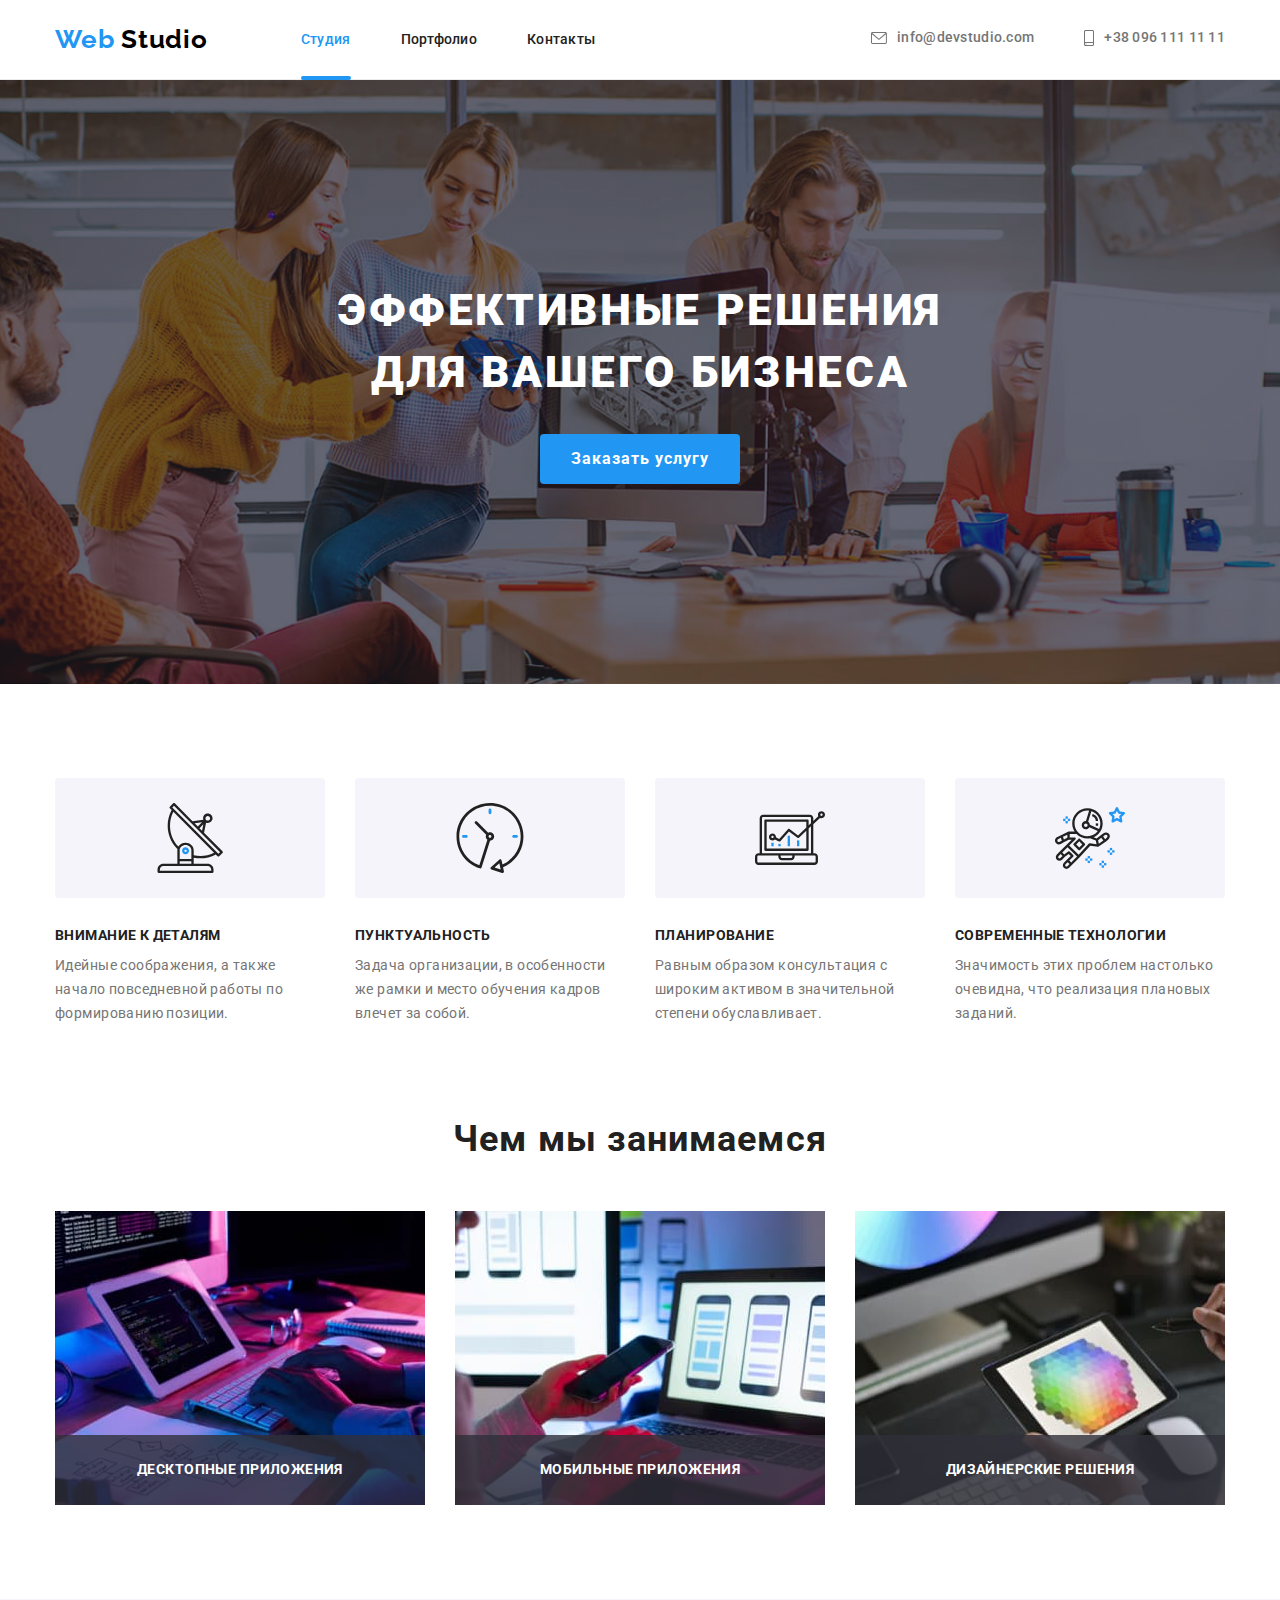
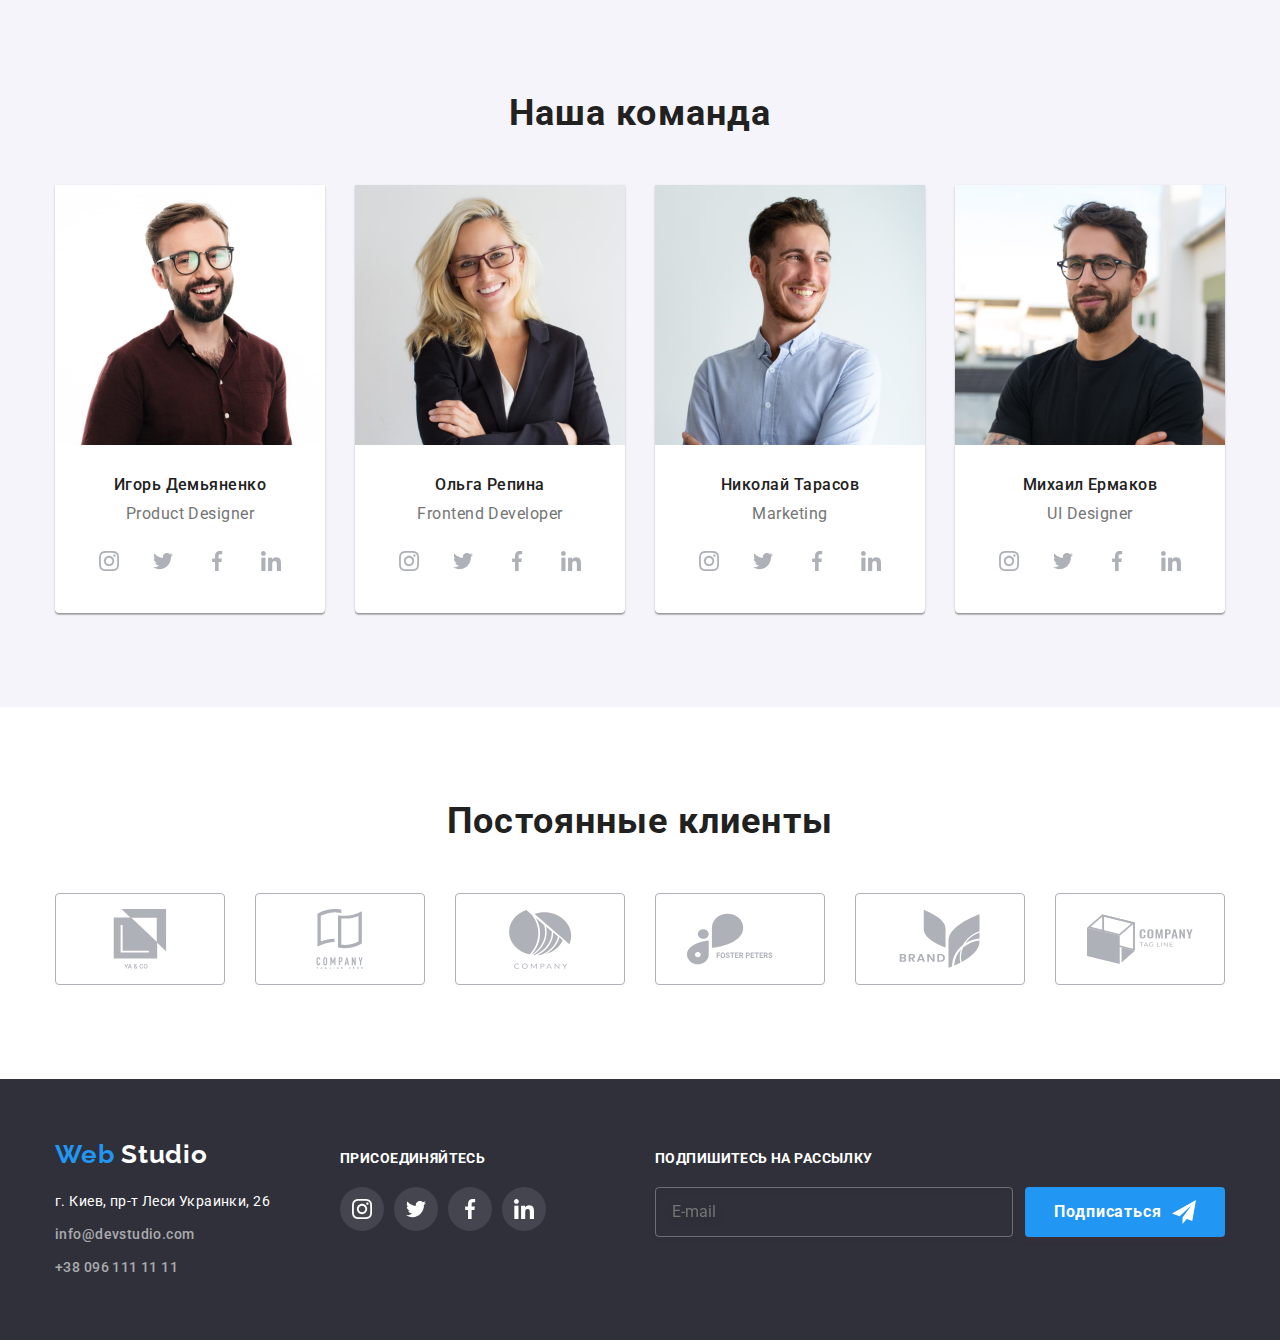
==== commit 613e277b: "corrected hw-07" ====
--- a/index.html
+++ b/index.html
@@ -18,7 +18,7 @@
   <body>
     <!--Хедер-->
     <header class="header">
-      <div class="container header-content">
+      <div class="container header__content">
         <a class="logo link" href="./index.html">
           <span class="logo__brand-color">Web</span>
           <span class="logo__primary-color">Studio</span>
@@ -40,7 +40,7 @@
         <ul class="contacts-list list">
           <li class="contacts-list__item">
             <a class="contacts-list__link link" href="mailto:info@devstudio.com">
-              <svg class="contacts-list__icon envelope-icon">
+              <svg width="16" height="12" class="contacts-list__icon">
                 <use href="./images/icons.svg#icon-envelope"></use>
               </svg>
               info@devstudio.com
@@ -48,7 +48,7 @@
           </li>
           <li class="contacts-list__item">
             <a class="contacts-list__link link" href="tel:+380961111111">
-              <svg class="contacts-list__icon smartphone-icon">
+              <svg width="10" height="16" class="contacts-list__icon">
                 <use href="./images/icons.svg#icon-smartphone"></use>
               </svg>
               +38 096 111 11 11
@@ -73,7 +73,7 @@
           <ul class="features-list list">
             <li class="features-list__item">
               <div class="features-list__icon-field">
-                <svg class="features-list__icon">
+                <svg width="70" height="70" class="features-list__icon">
                   <use href="./images/icons.svg#icon-antenna"></use>
                 </svg>
               </div>
@@ -84,7 +84,7 @@
             </li>
             <li class="features-list__item">
               <div class="features-list__icon-field">
-                <svg class="features-list__icon">
+                <svg width="70" height="70" class="features-list__icon">
                   <use href="./images/icons.svg#icon-clock"></use>
                 </svg>
               </div>
@@ -95,7 +95,7 @@
             </li>
             <li class="features-list__item">
               <div class="features-list__icon-field">
-                <svg class="features-list__icon">
+                <svg width="70" height="70" class="features-list__icon">
                   <use href="./images/icons.svg#icon-diagram"></use>
                 </svg>
               </div>
@@ -106,7 +106,7 @@
             </li>
             <li class="features-list__item">
               <div class="features-list__icon-field">
-                <svg class="features-list__icon">
+                <svg width="70" height="70" class="features-list__icon">
                   <use href="./images/icons.svg#icon-astronaut"></use>
                 </svg>
               </div>
@@ -163,28 +163,28 @@
                 <ul class="social-list">
                   <li class="social-list__item">
                     <a class="social-list__link link" href="/">
-                      <svg class="social-list__icon">
+                      <svg height="20" width="20" class="social-list__icon">
                         <use href="./images/icons.svg#icon-instagram"></use>
                       </svg>
                     </a>
                   </li>
                   <li class="social-list__item">
                     <a class="social-list__link link" href="/">
-                      <svg class="social-list__icon">
+                      <svg height="20" width="20" class="social-list__icon">
                         <use href="./images/icons.svg#icon-twitter"></use>
                       </svg>
                     </a>
                   </li>
                   <li class="social-list__item">
                     <a class="social-list__link link" href="/">
-                      <svg class="social-list__icon">
+                      <svg height="20" width="20" class="social-list__icon">
                         <use href="./images/icons.svg#icon-facebook"></use>
                       </svg>
                     </a>
                   </li>
                   <li class="social-list__item">
                     <a class="social-list__link link" href="/">
-                      <svg class="social-list__icon">
+                      <svg height="20" width="20" class="social-list__icon">
                         <use href="./images/icons.svg#icon-linkedin"></use>
                       </svg>
                     </a>
@@ -200,28 +200,28 @@
                 <ul class="social-list">
                   <li class="social-list__item">
                     <a class="social-list__link link" href="/">
-                      <svg class="social-list__icon">
+                      <svg height="20" width="20" class="social-list__icon">
                         <use href="./images/icons.svg#icon-instagram"></use>
                       </svg>
                     </a>
                   </li>
                   <li class="social-list__item">
                     <a class="social-list__link link" href="/">
-                      <svg class="social-list__icon">
+                      <svg height="20" width="20" class="social-list__icon">
                         <use href="./images/icons.svg#icon-twitter"></use>
                       </svg>
                     </a>
                   </li>
                   <li class="social-list__item">
                     <a class="social-list__link link" href="/">
-                      <svg class="social-list__icon">
+                      <svg height="20" width="20" class="social-list__icon">
                         <use href="./images/icons.svg#icon-facebook"></use>
                       </svg>
                     </a>
                   </li>
                   <li class="social-list__item">
                     <a class="social-list__link link" href="/">
-                      <svg class="social-list__icon">
+                      <svg height="20" width="20" class="social-list__icon">
                         <use href="./images/icons.svg#icon-linkedin"></use>
                       </svg>
                     </a>
@@ -237,28 +237,28 @@
                 <ul class="social-list">
                   <li class="social-list__item">
                     <a class="social-list__link link" href="/">
-                      <svg class="social-list__icon">
+                      <svg height="20" width="20" class="social-list__icon">
                         <use href="./images/icons.svg#icon-instagram"></use>
                       </svg>
                     </a>
                   </li>
                   <li class="social-list__item">
                     <a class="social-list__link link" href="/">
-                      <svg class="social-list__icon">
+                      <svg height="20" width="20" class="social-list__icon">
                         <use href="./images/icons.svg#icon-twitter"></use>
                       </svg>
                     </a>
                   </li>
                   <li class="social-list__item">
                     <a class="social-list__link link" href="/">
-                      <svg class="social-list__icon">
+                      <svg height="20" width="20" class="social-list__icon">
                         <use href="./images/icons.svg#icon-facebook"></use>
                       </svg>
                     </a>
                   </li>
                   <li class="social-list__item">
                     <a class="social-list__link link" href="/">
-                      <svg class="social-list__icon">
+                      <svg height="20" width="20" class="social-list__icon">
                         <use href="./images/icons.svg#icon-linkedin"></use>
                       </svg>
                     </a>
@@ -274,28 +274,28 @@
                 <ul class="social-list">
                   <li class="social-list__item">
                     <a class="social-list__link link" href="/">
-                      <svg class="social-list__icon">
+                      <svg height="20" width="20" class="social-list__icon">
                         <use href="./images/icons.svg#icon-instagram"></use>
                       </svg>
                     </a>
                   </li>
                   <li class="social-list__item">
                     <a class="social-list__link link" href="/">
-                      <svg class="social-list__icon">
+                      <svg height="20" width="20" class="social-list__icon">
                         <use href="./images/icons.svg#icon-twitter"></use>
                       </svg>
                     </a>
                   </li>
                   <li class="social-list__item">
                     <a class="social-list__link link" href="/">
-                      <svg class="social-list__icon">
+                      <svg height="20" width="20" class="social-list__icon">
                         <use href="./images/icons.svg#icon-facebook"></use>
                       </svg>
                     </a>
                   </li>
                   <li class="social-list__item">
                     <a class="social-list__link link" href="/">
-                      <svg class="social-list__icon">
+                      <svg height="20" width="20" class="social-list__icon">
                         <use href="./images/icons.svg#icon-linkedin"></use>
                       </svg>
                     </a>
@@ -313,42 +313,42 @@
           <ul class="clients-list">
             <li class="clients-list__item">
               <a class="clients-list__link link" href="/">
-                <svg class="clients-list__icon">
+                <svg width="106" height="60" class="clients-list__icon">
                   <use href="./images/icons.svg#icon-client1"></use>
                 </svg>
               </a>
             </li>
             <li class="clients-list__item">
               <a class="clients-list__link link" href="/">
-                <svg class="clients-list__icon">
+                <svg width="106" height="60" class="clients-list__icon">
                   <use href="./images/icons.svg#icon-client2"></use>
                 </svg>
               </a>
             </li>
             <li class="clients-list__item">
               <a class="clients-list__link link" href="/">
-                <svg class="clients-list__icon">
+                <svg width="106" height="60" class="clients-list__icon">
                   <use href="./images/icons.svg#icon-client3"></use>
                 </svg>
               </a>
             </li>
             <li class="clients-list__item">
               <a class="clients-list__link link" href="/">
-                <svg class="clients-list__icon">
+                <svg width="106" height="60" class="clients-list__icon">
                   <use href="./images/icons.svg#icon-client4"></use>
                 </svg>
               </a>
             </li>
             <li class="clients-list__item">
               <a class="clients-list__link link" href="/">
-                <svg class="clients-list__icon">
+                <svg width="106" height="60" class="clients-list__icon">
                   <use href="./images/icons.svg#icon-client5"></use>
                 </svg>
               </a>
             </li>
             <li class="clients-list__item">
               <a class="clients-list__link link" href="/">
-                <svg class="clients-list__icon">
+                <svg width="106" height="60" class="clients-list__icon">
                   <use href="./images/icons.svg#icon-client6"></use>
                 </svg>
               </a>
@@ -358,10 +358,10 @@
       </section>
     </main>
     <!--подвал-->
-    <footer id="footer">
+    <footer class="footer" id="footer">
       <div class="container footer__container">
         <div class="footer__address">
-          <a class="logo footer-logo link" href="./index.html">
+          <a class="logo link" href="./index.html">
             <span class="logo__brand-color">Web</span>
             <span class="logo__secondary-color">Studio</span>
           </a>
@@ -376,12 +376,12 @@
                 </a>
               </li>
               <li class="address__item">
-                <a class="contacts-list__link contacts-list__link--footer link" href="mailto:info@devstudio.com">
+                <a class="contacts-list__link contacts-list__link--secondary link" href="mailto:info@devstudio.com">
                   info@devstudio.com
                 </a>
               </li>
               <li class="address__item">
-                <a class="contacts-list__link contacts-list__link--footer link" href="tel:+380961111111"
+                <a class="contacts-list__link contacts-list__link--secondary link" href="tel:+380961111111"
                   >+38 096 111 11 11</a
                 >
               </li>
@@ -393,28 +393,28 @@
           <ul class="social-list">
             <li class="social-list__item">
               <a class="social-list__link social-list__link--background link" href="/">
-                <svg class="social-list__icon social__icon-footer">
+                <svg height="20" width="20" class="social-list__icon">
                   <use href="./images/icons.svg#icon-instagram"></use>
                 </svg>
               </a>
             </li>
             <li class="social-list__item">
               <a class="social-list__link social-list__link--background link" href="/">
-                <svg class="social-list__icon social__icon-footer">
+                <svg height="20" width="20" class="social-list__icon">
                   <use href="./images/icons.svg#icon-twitter"></use>
                 </svg>
               </a>
             </li>
             <li class="social-list__item">
               <a class="social-list__link social-list__link--background link" href="/">
-                <svg class="social-list__icon social__icon-footer">
+                <svg height="20" width="20" class="social-list__icon">
                   <use href="./images/icons.svg#icon-facebook"></use>
                 </svg>
               </a>
             </li>
             <li class="social-list__item">
               <a class="social-list__link social-list__link--background link" href="/">
-                <svg class="social-list__icon social__icon-footer">
+                <svg height="20" width="20" class="social-list__icon social__icon-footer">
                   <use href="./images/icons.svg#icon-linkedin"></use>
                 </svg>
               </a>
@@ -427,7 +427,7 @@
             <input type="email" name="footer-email" class="subscribe-form__input" placeholder="E-mail" required />
             <button type="submit" class="primary-button primary-button--flex">
               Подписаться
-              <svg class="send-icon">
+              <svg width="24" height="24" class="send-icon">
                 <use href="./images/icons.svg#send-icon"></use>
               </svg>
             </button>
@@ -447,8 +447,8 @@
         <p class="modal__title">Оставьте свои данные, мы вам перезвоним</p>
         <form action="#" class="form">
           <div class="form-field">
-            <label for="user-name" class="form-label">Имя</label>
-            <div class="input-group-absolute">
+            <label for="user-name" class="label">Имя</label>
+            <div class="form-field__input-group-absolute">
               <input type="text" name="" class="form-field__input" id="user-name" autofocus required />
               <svg class="form-field__input-icon">
                 <use href="./images/icons.svg#name-icon"></use>
@@ -456,8 +456,8 @@
             </div>
           </div>
           <div class="form-field">
-            <label for="user-tel" class="form-label">Телефон</label>
-            <div class="input-group-absolute">
+            <label for="user-tel" class="label">Телефон</label>
+            <div class="form-field__input-group-absolute">
               <input type="tel" name="user-tel" class="form-field__input" id="user-tel" required />
               <svg class="form-field__input-icon">
                 <use href="./images/icons.svg#phone-icon"></use>
@@ -465,8 +465,8 @@
             </div>
           </div>
           <div class="form-field">
-            <label for="user-email" class="form-label">Почта</label>
-            <div class="input-group-absolute">
+            <label for="user-email" class="label">Почта</label>
+            <div class="form-field__input-group-absolute">
               <input type="email" name="user-email" class="form-field__input" id="user-email" required />
               <svg class="form-field__input-icon">
                 <use href="./images/icons.svg#email-icon"></use>
@@ -474,7 +474,7 @@
             </div>
           </div>
           <div class="textarea-field">
-            <label for="user-comment" class="form-label">Комментарий</label>
+            <label for="user-comment" class="label">Комментарий</label>
             <textarea
               name="user-comment"
               class="textarea-field__text-input"
@@ -485,8 +485,8 @@
           </div>
           <div class="checkbox-field">
             <label for="modal-checkbox" class="checkbox-field__text">
-              <input type="checkbox" name="modal-checkbox" class="checkbox-field__checkbox" id="modal-checkbox" />
-              <span class="check-box"></span>
+              <input type="checkbox" name="modal-checkbox" class="checkbox-field__input" id="modal-checkbox" />
+              <span class="checkbox-field__icon"></span>
               Соглашаюсь с рассылкой и принимаю
               <a class="agreement" href=""> Условия договора</a>
             </label>
--- a/css/main.min.css
+++ b/css/main.min.css
@@ -1,2 +1 @@
-body{font-family:Roboto, sans-serif;color:#212121;margin:0}button{border-width:0}h1,h2,h3,h4,h5,h6{margin:0}ul{list-style-type:none;margin:0;padding:0}p{margin:0}img{display:block;max-width:100%;height:auto}.container{width:1200px;margin:0 auto;padding:0 15px}.link{text-decoration:none}.btn{cursor:pointer}.address{font-style:normal}.section{padding:94px 0}.team{background-color:#f5f4fa}.visually-hidden{position:absolute;width:1px;height:1px;margin:-1px;padding:0;border:0;white-space:nowrap;-webkit-clip-path:inset(100%);clip-path:inset(100%);clip:rect(0 0 0 0);overflow:hidden}.primary-button{display:block;margin:0 auto;padding:10px 36px;background-color:#2196f3;-webkit-box-shadow:0px 4px 4px rgba(126,50,50,0.15);box-shadow:0px 4px 4px rgba(126,50,50,0.15);border-radius:4px;font-weight:700;font-size:16px;line-height:1.9;letter-spacing:0.06em;color:#fff;-webkit-transition-property:color, background-color;transition-property:color, background-color;-webkit-transition-duration:250ms;transition-duration:250ms;-webkit-transition-timing-function:cubic-bezier(0.4, 0, 0.2, 1);transition-timing-function:cubic-bezier(0.4, 0, 0.2, 1)}.primary-button:hover,.primary-button:focus{background-color:#2196f3cc}.primary-button--flex{display:-webkit-box;display:-ms-flexbox;display:flex;-webkit-box-pack:center;-ms-flex-pack:center;justify-content:center;-webkit-box-align:center;-ms-flex-align:center;align-items:center;padding:10px 28px}.primary-button--modal{padding:10px 56px}.secondary-button{padding:6px 22px;background-color:#f5f4fa;border:none;border-radius:4px;font-family:inherit;font-weight:500;font-size:16px;line-height:1.6;text-align:center;letter-spacing:0.03em;-webkit-transition-property:color, background-color, -webkit-box-shadow;transition-property:color, background-color, -webkit-box-shadow;transition-property:color, box-shadow, background-color;transition-property:color, box-shadow, background-color, -webkit-box-shadow;-webkit-transition-duration:250ms;transition-duration:250ms;-webkit-transition-timing-function:cubic-bezier(0.4, 0, 0.2, 1);transition-timing-function:cubic-bezier(0.4, 0, 0.2, 1)}.secondary-button:hover,.secondary-button:focus{background:#2196f3;color:#fff;-webkit-box-shadow:0px 3px 1px rgba(0,0,0,0.1),0px 1px 2px rgba(0,0,0,0.08),0px 2px 2px rgba(0,0,0,0.12);box-shadow:0px 3px 1px rgba(0,0,0,0.1),0px 1px 2px rgba(0,0,0,0.08),0px 2px 2px rgba(0,0,0,0.12)}.close-button{position:absolute;width:30px;height:30px;right:8px;top:8px;background:#fff;border:1px solid rgba(0,0,0,0.1);border-radius:50%;cursor:pointer;color:#2196f3;-webkit-transition-property:fill;transition-property:fill;-webkit-transition-duration:250ms;transition-duration:250ms;-webkit-transition-timing-function:cubic-bezier(0.4, 0, 0.2, 1);transition-timing-function:cubic-bezier(0.4, 0, 0.2, 1)}.close-button:hover{fill:currentColor}.close-icon{position:absolute;width:18px;height:18px;top:5px;right:5px}.main-title{margin-bottom:50px;font-weight:700;font-size:36px;line-height:1.16;letter-spacing:0.03em;text-align:center}.social-list{display:-webkit-box;display:-ms-flexbox;display:flex}.social-list__item{width:44px;height:44px}.social-list__item:not(:last-child){margin-right:10px}.social-list__link{display:-webkit-box;display:-ms-flexbox;display:flex;width:100%;height:100%;border-radius:50%;-webkit-box-align:center;-ms-flex-align:center;align-items:center;-webkit-box-pack:center;-ms-flex-pack:center;justify-content:center;color:#afb1b8;background-color:#fff;-webkit-transition-property:color, background-color;transition-property:color, background-color;-webkit-transition-duration:250ms;transition-duration:250ms;-webkit-transition-timing-function:cubic-bezier(0.4, 0, 0.2, 1);transition-timing-function:cubic-bezier(0.4, 0, 0.2, 1)}.social-list__link:hover,.social-list__link:focus{background-color:#2196f3;color:#fff}.social-list__link--background{background-color:rgba(255,255,255,0.1)}.social-list__icon{width:20px;height:20px;fill:currentColor}.filter-list{display:-webkit-box;display:-ms-flexbox;display:flex;-webkit-box-pack:center;-ms-flex-pack:center;justify-content:center;margin-bottom:50px}.filter-list__item:not(:last-child){margin-right:8px}.header{border-bottom:1px solid #ececec}.header-content{display:-webkit-box;display:-ms-flexbox;display:flex;-webkit-box-align:center;-ms-flex-align:center;align-items:center}.logo{font-family:Raleway;font-weight:700;font-size:26px;line-height:1.2;letter-spacing:0.03em}.logo__brand-color{color:#2196f3}.logo__primary-color{color:#000}.logo__secondary-color{color:#fff}.nav{margin-left:93px}.nav__list{display:-webkit-box;display:-ms-flexbox;display:flex}.nav__item:not(:last-child){margin-right:50px}.nav__link{display:block;padding:32px 0;font-weight:500;font-size:14px;line-height:1.1;letter-spacing:0.02em;color:var(--main-text-color);-webkit-transition-property:color;transition-property:color;-webkit-transition-duration:250ms;transition-duration:250ms;-webkit-transition-timing-function:cubic-bezier(0.4, 0, 0.2, 1);transition-timing-function:cubic-bezier(0.4, 0, 0.2, 1)}.nav__link:hover,.nav__link:focus{color:#2196f3}.current{position:relative;color:#2196f3}.current::after{content:'';position:absolute;width:100%;height:4px;left:0;bottom:-1px;background-color:#2196f3;border-radius:2px}.contacts-list{display:-webkit-box;display:-ms-flexbox;display:flex;margin-left:auto}.contacts-list__item:not(:last-child){margin-right:50px}.contacts-list__link{display:-webkit-inline-box;display:-ms-inline-flexbox;display:inline-flex;-webkit-box-align:center;-ms-flex-align:center;align-items:center;font-weight:500;font-size:14px;line-height:1.1;letter-spacing:0.02em;color:#757575;-webkit-transition-property:color;transition-property:color;-webkit-transition-duration:250ms;transition-duration:250ms;-webkit-transition-timing-function:cubic-bezier(0.4, 0, 0.2, 1);transition-timing-function:cubic-bezier(0.4, 0, 0.2, 1)}.contacts-list__link:hover,.contacts-list__link:focus{color:#2196f3}.contacts-list__link--footer{display:block;letter-spacing:0.03em;color:rgba(255,255,255,0.6);line-height:1.7}.contacts-list__icon{fill:currentColor;margin-right:10px}.envelope-icon{width:16px;height:12px}.smartphone-icon{width:10px;height:16px}.hero{padding:200px 0;max-width:1600px;margin:0 auto;background-image:-webkit-gradient(linear, left top, right top, from(rgba(47,48,58,0.4)), to(rgba(47,48,58,0.4))),url(../images/hero-bg-image.jpg);background-image:linear-gradient(to right, rgba(47,48,58,0.4), rgba(47,48,58,0.4)),url(../images/hero-bg-image.jpg);background-repeat:no-repeat;background-position:center;background-size:cover}.hero__title{max-width:700px;font-weight:900;font-size:44px;line-height:1.4;text-align:center;letter-spacing:0.06em;text-transform:uppercase;color:#fff;margin-left:auto;margin-right:auto;margin-bottom:30px}.features{padding-bottom:47px}.features-list{display:-webkit-box;display:-ms-flexbox;display:flex}.features-list__item{width:270px;display:inline-block}.features-list__icon-field{display:-webkit-box;display:-ms-flexbox;display:flex;padding:25px 0;background-color:#f5f4fa;-webkit-box-pack:center;-ms-flex-pack:center;justify-content:center;margin-bottom:30px;border-radius:4px}.features-list__icon{width:70px;height:70px}.features-list__item:not(:last-child){margin-right:30px}.features-list__item-title{margin-bottom:10px;font-weight:700;font-size:14px;line-height:1.1;letter-spacing:0.03em;text-transform:uppercase}.features-list__item-text{font-size:14px;line-height:24px;letter-spacing:0.03em;color:#757575}.directions{padding-top:47px}.directions-list{display:-webkit-box;display:-ms-flexbox;display:flex}.directions-list__thumb{position:relative}.directions-list__item:not(:last-child){margin-right:30px}.directions-list__explain{position:absolute;bottom:0;background-color:rgba(47,48,58,0.8);width:100%;padding:27px 0}.directions-list__explain-text{font-weight:bold;font-size:14px;line-height:1.14;text-align:center;letter-spacing:0.03em;text-transform:uppercase;color:#fff}.team-list{display:-webkit-box;display:-ms-flexbox;display:flex}.team-list__item{background:#fff;-webkit-box-shadow:0px 1px 3px rgba(0,0,0,0.12),0px 1px 1px rgba(0,0,0,0.14),0px 2px 1px rgba(0,0,0,0.2);box-shadow:0px 1px 3px rgba(0,0,0,0.12),0px 1px 1px rgba(0,0,0,0.14),0px 2px 1px rgba(0,0,0,0.2);border-radius:0px 0px 4px 4px}.team-list__item:not(:last-child){margin-right:30px}.team-list__description{text-align:center;padding:30px 32px}.team-list__member{font-weight:500;font-size:16px;line-height:1.2;letter-spacing:0.03em;margin-bottom:10px}.team-list__position{font-size:16px;line-height:1.2;letter-spacing:0.03em;color:#757575;margin-bottom:16px}.clients-list{display:-webkit-box;display:-ms-flexbox;display:flex}.clients-list__item:not(:last-child){margin-right:30px}.clients-list__link{display:-webkit-box;display:-ms-flexbox;display:flex;-webkit-box-align:center;-ms-flex-align:center;align-items:center;-webkit-box-pack:center;-ms-flex-pack:center;justify-content:center;width:170px;height:92px;border:1px solid #afb1b8;border-radius:4px;color:#afb1b8;-webkit-transition-property:color, border;transition-property:color, border;-webkit-transition-duration:250ms;transition-duration:250ms;-webkit-transition-timing-function:cubic-bezier(0.4, 0, 0.2, 1);transition-timing-function:cubic-bezier(0.4, 0, 0.2, 1)}.clients-list__link:hover,.clients-list__link:focus{border:1px solid #2196f3;color:#2196f3}.clients-list__icon{width:106px;height:60px;fill:currentColor}footer{background-color:#2f303a;padding:60px 0}.footer__container{display:-webkit-box;display:-ms-flexbox;display:flex;-webkit-box-align:baseline;-ms-flex-align:baseline;align-items:baseline}.footer__address{margin-right:70px}.footer__title{font-weight:bold;font-size:14px;line-height:1.14;letter-spacing:0.03em;text-transform:uppercase;color:#fff;margin-bottom:20px}.address{margin-top:20px}.address__item{margin-bottom:9px}.address__item:last-child{margin-bottom:0}.address__link{display:block;font-size:14px;line-height:1.7;letter-spacing:0.03em;color:#fff}.footer__subscription{margin-left:auto}.subscribe-form{display:-webkit-box;display:-ms-flexbox;display:flex}.subscribe-form__input{width:358px;min-height:50px;padding:15px 16px;margin-right:12px;outline:none;color:#fff;background-color:transparent;border:1px solid rgba(255,255,255,0.3);-webkit-box-sizing:border-box;box-sizing:border-box;-webkit-filter:drop-shadow(0px 4px 4px rgba(0,0,0,0.15));filter:drop-shadow(0px 4px 4px rgba(0,0,0,0.15));border-radius:4px;-webkit-transition-property:border;transition-property:border;-webkit-transition-duration:250ms;transition-duration:250ms;-webkit-transition-timing-function:cubic-bezier(0.4, 0, 0.2, 1);transition-timing-function:cubic-bezier(0.4, 0, 0.2, 1)}.subscribe-form__input:focus{border:1px solid #2196f3}.send-icon{width:24px;height:24px;margin-left:10px;fill:#fff}.projects-list{display:-webkit-box;display:-ms-flexbox;display:flex;-ms-flex-wrap:wrap;flex-wrap:wrap}.projects-list__item{cursor:pointer;-webkit-transition-property:-webkit-box-shadow;transition-property:-webkit-box-shadow;transition-property:box-shadow;transition-property:box-shadow, -webkit-box-shadow;-webkit-transition-duration:250ms;transition-duration:250ms;-webkit-transition-timing-function:cubic-bezier(0.4, 0, 0.2, 1);transition-timing-function:cubic-bezier(0.4, 0, 0.2, 1)}.projects-list__item:not(:nth-child(3n)){margin-right:30px}.projects-list__item:not(:nth-last-child(-n+3)){margin-bottom:30px}.projects-list__item:hover{-webkit-box-shadow:0px 1px 1px rgba(0,0,0,0.12),0px 4px 4px rgba(0,0,0,0.06),1px 4px 6px rgba(0,0,0,0.16);box-shadow:0px 1px 1px rgba(0,0,0,0.12),0px 4px 4px rgba(0,0,0,0.06),1px 4px 6px rgba(0,0,0,0.16)}.projects-list__item:hover .projects-list__overlay{-webkit-transform:translateY(0);transform:translateY(0)}.projects-list__thumbs{position:relative;overflow:hidden}.projects-list__overlay{display:-webkit-box;display:-ms-flexbox;display:flex;position:absolute;top:0;width:100%;height:100%;background-color:rgba(33,150,243,0.9);padding:0 24px;-webkit-box-align:center;-ms-flex-align:center;align-items:center;-webkit-transition-property:opasity, -webkit-transform;transition-property:opasity, -webkit-transform;transition-property:transform, opasity;transition-property:transform, opasity, -webkit-transform;-webkit-transition-duration:250ms;transition-duration:250ms;-webkit-transition-timing-function:cubic-bezier(0.4, 0, 0.2, 1);transition-timing-function:cubic-bezier(0.4, 0, 0.2, 1);-webkit-transform:translateY(100%);transform:translateY(100%)}.projects-list__overlay-text{font-size:18px;line-height:1.55;letter-spacing:0.03em;color:#fff}.projects-list__description-field{padding:20px 24px;border-left:1px solid #eee;border-right:1px solid #eee;border-bottom:1px solid #eee}.projects-list__image{display:block}.projects-list__title{font-weight:700;font-size:18px;line-height:2;letter-spacing:0.06em;margin-bottom:4px}.projects-list__description{font-size:16px;line-height:1.9;letter-spacing:0.03em;color:#757575}.backdrop{position:fixed;top:0;left:0;width:100%;height:100%;background-color:rgba(0,0,0,0.2);opacity:1;-webkit-transition-property:opacity visibility;transition-property:opacity visibility;-webkit-transition-duration:400ms;transition-duration:400ms;-webkit-transition-timing-function:cubic-bezier(0.4, 0, 0.2, 1);transition-timing-function:cubic-bezier(0.4, 0, 0.2, 1)}.backdrop.is-hidden{visibility:hidden;opacity:0;pointer-events:none}.backdrop.is-hidden .modal{-webkit-transform:translate(-50%, -50%) scale(0.7);transform:translate(-50%, -50%) scale(0.7)}.modal{position:absolute;max-width:528px;top:50%;left:50%;-webkit-transform:translate(-50%, -50%) scale(1);transform:translate(-50%, -50%) scale(1);background:#fff;-webkit-box-shadow:0px 1px 3px rgba(0,0,0,0.12),0px 1px 1px rgba(0,0,0,0.14),0px 2px 1px rgba(0,0,0,0.2);box-shadow:0px 1px 3px rgba(0,0,0,0.12),0px 1px 1px rgba(0,0,0,0.14),0px 2px 1px rgba(0,0,0,0.2);border-radius:4px;-webkit-transition-property:-webkit-transform;transition-property:-webkit-transform;transition-property:transform;transition-property:transform, -webkit-transform;-webkit-transition-duration:400ms;transition-duration:400ms;-webkit-transition-timing-function:cubic-bezier(0.4, 0, 0.2, 1);transition-timing-function:cubic-bezier(0.4, 0, 0.2, 1);padding:40px}.modal__title{font-weight:bold;font-size:20px;line-height:1.1;text-align:center;letter-spacing:0.03em;color:#212121;text-align:center;margin-bottom:12px}.agreement{margin-left:5px;-webkit-text-decoration-line:underline;text-decoration-line:underline;text-decoration-skip-ink:none;color:#2196f3}.form-label{display:-webkit-box;display:-ms-flexbox;display:flex;-webkit-box-orient:vertical;-webkit-box-direction:normal;-ms-flex-direction:column;flex-direction:column;position:relative;font-size:12px;line-height:1.17;letter-spacing:0.01em;color:#757575}.form-field{margin-bottom:10px}.input-group-absolute{position:relative;margin-top:4px}.form-field__input{width:100%;padding:12px 42px;border:1px solid rgba(33,33,33,0.2);outline:none;-webkit-box-sizing:border-box;box-sizing:border-box;border-radius:4px;-webkit-transition-property:border;transition-property:border;-webkit-transition-duration:250ms;transition-duration:250ms;-webkit-transition-timing-function:cubic-bezier(0.4, 0, 0.2, 1);transition-timing-function:cubic-bezier(0.4, 0, 0.2, 1)}.form-field__input:focus-within+.form-field__input-icon{fill:#2196f3}.form-field__input:focus{border:1px solid #2196f3}.form-field__input:hover{cursor:pointer}.form-field__input-icon{display:inline-block;position:absolute;width:18px;height:18px;left:12px;bottom:12px;fill:#212121;-webkit-transition-property:fill;transition-property:fill;-webkit-transition-duration:250ms;transition-duration:250ms;-webkit-transition-timing-function:cubic-bezier(0.4, 0, 0.2, 1);transition-timing-function:cubic-bezier(0.4, 0, 0.2, 1)}.textarea-field{margin-bottom:20px}.textarea-field__text-input{width:100%;padding:16px 12px;margin-top:4px;border:1px solid rgba(33,33,33,0.2);outline:none;-webkit-box-sizing:border-box;box-sizing:border-box;border-radius:4px;resize:none;-webkit-transition-property:border;transition-property:border;-webkit-transition-duration:250ms;transition-duration:250ms;-webkit-transition-timing-function:cubic-bezier(0.4, 0, 0.2, 1);transition-timing-function:cubic-bezier(0.4, 0, 0.2, 1)}.textarea-field__text-input::-webkit-input-placeholder{font-size:12px;line-height:1.2;letter-spacing:0.01em;color:rgba(117,117,117,0.5)}.textarea-field__text-input:-ms-input-placeholder{font-size:12px;line-height:1.2;letter-spacing:0.01em;color:rgba(117,117,117,0.5)}.textarea-field__text-input::-ms-input-placeholder{font-size:12px;line-height:1.2;letter-spacing:0.01em;color:rgba(117,117,117,0.5)}.textarea-field__text-input::placeholder{font-size:12px;line-height:1.2;letter-spacing:0.01em;color:rgba(117,117,117,0.5)}.textarea-field__text-input:focus{border:1px solid #2196f3}.textarea-field__text-input:hover{cursor:pointer}.checkbox-field{margin-bottom:30px}.checkbox-field__text{display:-webkit-box;display:-ms-flexbox;display:flex;-webkit-box-pack:center;-ms-flex-pack:center;justify-content:center;-webkit-box-align:center;-ms-flex-align:center;align-items:center;font-size:14px;line-height:1.7;letter-spacing:0.03em;color:#757575}.checkbox-field__checkbox{position:absolute;appearance:none;-webkit-appearance:none;-moz-appearance:none}.checkbox-field__checkbox:focus+.check-box{border:2px solid #2196f3}.checkbox-field__checkbox:checked:focus+.check-box{background-color:#2196f3;background-image:url(../images/checkbox-on.svg);background-size:contain;background-origin:border-box;background-position:center}.check-box{display:block;height:16px;width:16px;margin-right:8px;border:2px solid #212121;border-radius:2px;cursor:pointer;-webkit-transition-property:border, background-color, background-image;transition-property:border, background-color, background-image;-webkit-transition-duration:250ms;transition-duration:250ms;-webkit-transition-timing-function:cubic-bezier(0.4, 0, 0.2, 1);transition-timing-function:cubic-bezier(0.4, 0, 0.2, 1)}
-/*# sourceMappingURL=main.min.css.map */+body{font-family:Roboto,sans-serif;color:#212121;margin:0}button{border-width:0}h1,h2,h3,h4,h5,h6{margin:0}ul{list-style-type:none;margin:0;padding:0}p{margin:0}img{display:block;max-width:100%;height:auto}.container{width:1200px;margin:0 auto;padding:0 15px}.link{text-decoration:none}.btn{cursor:pointer}.address{font-style:normal}.section{padding:94px 0}.main-title{margin-bottom:50px;font-weight:700;font-size:36px;line-height:1.16;letter-spacing:.03em;text-align:center}.label{display:-webkit-box;display:-ms-flexbox;display:flex;-webkit-box-orient:vertical;-webkit-box-direction:normal;-ms-flex-direction:column;flex-direction:column;position:relative;font-size:12px;line-height:1.17;letter-spacing:.01em;color:#757575}.visually-hidden{position:absolute;width:1px;height:1px;margin:-1px;padding:0;border:0;white-space:nowrap;-webkit-clip-path:inset(100%);clip-path:inset(100%);clip:rect(0 0 0 0);overflow:hidden}.primary-button{display:block;margin:0 auto;min-width:200px;padding:10px 0;background-color:#2196f3;-webkit-box-shadow:0px 4px 4px rgba(126,50,50,.15);box-shadow:0px 4px 4px rgba(126,50,50,.15);border-radius:4px;font-weight:700;font-size:16px;line-height:1.9;letter-spacing:.06em;color:#fff;-webkit-transition-property:color,background-color;transition-property:color,background-color;-webkit-transition-duration:250ms;transition-duration:250ms;-webkit-transition-timing-function:cubic-bezier(0.4, 0, 0.2, 1);transition-timing-function:cubic-bezier(0.4, 0, 0.2, 1)}.primary-button:hover,.primary-button:focus{background-color:#2196f3cc}.primary-button--flex{display:-webkit-box;display:-ms-flexbox;display:flex;-webkit-box-pack:center;-ms-flex-pack:center;justify-content:center;-webkit-box-align:center;-ms-flex-align:center;align-items:center}.secondary-button{padding:6px 22px;background-color:#f5f4fa;border:none;border-radius:4px;font-family:inherit;font-weight:500;font-size:16px;line-height:1.6;text-align:center;letter-spacing:.03em;-webkit-transition-property:color,background-color,-webkit-box-shadow;transition-property:color,background-color,-webkit-box-shadow;transition-property:color,box-shadow,background-color;transition-property:color,box-shadow,background-color,-webkit-box-shadow;-webkit-transition-duration:250ms;transition-duration:250ms;-webkit-transition-timing-function:cubic-bezier(0.4, 0, 0.2, 1);transition-timing-function:cubic-bezier(0.4, 0, 0.2, 1)}.secondary-button:hover,.secondary-button:focus{background:#2196f3;color:#fff;-webkit-box-shadow:0px 3px 1px rgba(0,0,0,.1),0px 1px 2px rgba(0,0,0,.08),0px 2px 2px rgba(0,0,0,.12);box-shadow:0px 3px 1px rgba(0,0,0,.1),0px 1px 2px rgba(0,0,0,.08),0px 2px 2px rgba(0,0,0,.12)}.close-button{position:absolute;width:30px;height:30px;right:8px;top:8px;background:#fff;border:1px solid rgba(0,0,0,.1);border-radius:50%;cursor:pointer;color:#2196f3;-webkit-transition-property:fill;transition-property:fill;-webkit-transition-duration:250ms;transition-duration:250ms;-webkit-transition-timing-function:cubic-bezier(0.4, 0, 0.2, 1);transition-timing-function:cubic-bezier(0.4, 0, 0.2, 1)}.close-button:hover{fill:currentColor}.close-icon{position:absolute;width:18px;height:18px;top:5px;right:5px}.social-list{display:-webkit-box;display:-ms-flexbox;display:flex}.social-list__item{width:44px;height:44px}.social-list__item:not(:last-child){margin-right:10px}.social-list__link{display:-webkit-box;display:-ms-flexbox;display:flex;width:100%;height:100%;border-radius:50%;-webkit-box-align:center;-ms-flex-align:center;align-items:center;-webkit-box-pack:center;-ms-flex-pack:center;justify-content:center;color:#afb1b8;background-color:#fff;-webkit-transition-property:color,background-color;transition-property:color,background-color;-webkit-transition-duration:250ms;transition-duration:250ms;-webkit-transition-timing-function:cubic-bezier(0.4, 0, 0.2, 1);transition-timing-function:cubic-bezier(0.4, 0, 0.2, 1)}.social-list__link:hover,.social-list__link:focus{background-color:#2196f3;color:#fff}.social-list__link--background{color:#fff;background-color:rgba(255,255,255,.1)}.social-list__icon{fill:currentColor}.filter-list{display:-webkit-box;display:-ms-flexbox;display:flex;-webkit-box-pack:center;-ms-flex-pack:center;justify-content:center;margin-bottom:50px}.filter-list__item:not(:last-child){margin-right:8px}.header{border-bottom:1px solid #ececec}.header__content{display:-webkit-box;display:-ms-flexbox;display:flex;-webkit-box-align:center;-ms-flex-align:center;align-items:center}.logo{font-family:Raleway;font-weight:700;font-size:26px;line-height:1.2;letter-spacing:.03em}.logo__brand-color{color:#2196f3}.logo__primary-color{color:#000}.logo__secondary-color{color:#fff}.nav{margin-left:93px}.nav__list{display:-webkit-box;display:-ms-flexbox;display:flex}.nav__item:not(:last-child){margin-right:50px}.nav__link{display:block;padding:32px 0;font-weight:500;font-size:14px;line-height:1.1;letter-spacing:.02em;color:var(--main-text-color);-webkit-transition-property:color;transition-property:color;-webkit-transition-duration:250ms;transition-duration:250ms;-webkit-transition-timing-function:cubic-bezier(0.4, 0, 0.2, 1);transition-timing-function:cubic-bezier(0.4, 0, 0.2, 1)}.nav__link:hover,.nav__link:focus{color:#2196f3}.current{position:relative;color:#2196f3}.current::after{content:"";position:absolute;width:100%;height:4px;left:0;bottom:-1px;background-color:#2196f3;border-radius:2px}.contacts-list{display:-webkit-box;display:-ms-flexbox;display:flex;margin-left:auto}.contacts-list__item:not(:last-child){margin-right:50px}.contacts-list__link{display:-webkit-inline-box;display:-ms-inline-flexbox;display:inline-flex;-webkit-box-align:center;-ms-flex-align:center;align-items:center;font-weight:500;font-size:14px;line-height:1.1;letter-spacing:.02em;color:#757575;-webkit-transition-property:color;transition-property:color;-webkit-transition-duration:250ms;transition-duration:250ms;-webkit-transition-timing-function:cubic-bezier(0.4, 0, 0.2, 1);transition-timing-function:cubic-bezier(0.4, 0, 0.2, 1)}.contacts-list__link:hover,.contacts-list__link:focus{color:#2196f3}.contacts-list__link--secondary{display:block;letter-spacing:.03em;color:rgba(255,255,255,.6);line-height:1.7}.contacts-list__icon{fill:currentColor;margin-right:10px}.hero{padding:200px 0;max-width:1600px;margin:0 auto;background-image:-webkit-gradient(linear, left top, right top, from(rgba(47, 48, 58, 0.4)), to(rgba(47, 48, 58, 0.4))),url(../images/hero-bg-image.jpg);background-image:linear-gradient(to right, rgba(47, 48, 58, 0.4), rgba(47, 48, 58, 0.4)),url(../images/hero-bg-image.jpg);background-repeat:no-repeat;background-position:center;background-size:cover}.hero__title{max-width:700px;font-weight:900;font-size:44px;line-height:1.4;text-align:center;letter-spacing:.06em;text-transform:uppercase;color:#fff;margin-left:auto;margin-right:auto;margin-bottom:30px}.features{padding-bottom:47px}.features-list{display:-webkit-box;display:-ms-flexbox;display:flex}.features-list__item{width:270px;display:inline-block}.features-list__icon-field{display:-webkit-box;display:-ms-flexbox;display:flex;padding:25px 0;background-color:#f5f4fa;-webkit-box-pack:center;-ms-flex-pack:center;justify-content:center;margin-bottom:30px;border-radius:4px}.features-list__item:not(:last-child){margin-right:30px}.features-list__item-title{margin-bottom:10px;font-weight:700;font-size:14px;line-height:1.1;letter-spacing:.03em;text-transform:uppercase}.features-list__item-text{font-size:14px;line-height:24px;letter-spacing:.03em;color:#757575}.directions{padding-top:47px}.directions-list{display:-webkit-box;display:-ms-flexbox;display:flex}.directions-list__thumb{position:relative}.directions-list__item:not(:last-child){margin-right:30px}.directions-list__explain{position:absolute;bottom:0;background-color:rgba(47,48,58,.8);width:100%;padding:27px 0}.directions-list__explain-text{font-weight:bold;font-size:14px;line-height:1.14;text-align:center;letter-spacing:.03em;text-transform:uppercase;color:#fff}.team{background-color:#f5f4fa}.team-list{display:-webkit-box;display:-ms-flexbox;display:flex}.team-list__item{background:#fff;-webkit-box-shadow:0px 1px 3px rgba(0,0,0,.12),0px 1px 1px rgba(0,0,0,.14),0px 2px 1px rgba(0,0,0,.2);box-shadow:0px 1px 3px rgba(0,0,0,.12),0px 1px 1px rgba(0,0,0,.14),0px 2px 1px rgba(0,0,0,.2);border-radius:0px 0px 4px 4px}.team-list__item:not(:last-child){margin-right:30px}.team-list__description{text-align:center;padding:30px 32px}.team-list__member{font-weight:500;font-size:16px;line-height:1.2;letter-spacing:.03em;margin-bottom:10px}.team-list__position{font-size:16px;line-height:1.2;letter-spacing:.03em;color:#757575;margin-bottom:16px}.clients-list{display:-webkit-box;display:-ms-flexbox;display:flex}.clients-list__item:not(:last-child){margin-right:30px}.clients-list__link{display:-webkit-box;display:-ms-flexbox;display:flex;-webkit-box-align:center;-ms-flex-align:center;align-items:center;-webkit-box-pack:center;-ms-flex-pack:center;justify-content:center;width:170px;height:92px;border:1px solid #afb1b8;border-radius:4px;color:#afb1b8;-webkit-transition-property:color,border;transition-property:color,border;-webkit-transition-duration:250ms;transition-duration:250ms;-webkit-transition-timing-function:cubic-bezier(0.4, 0, 0.2, 1);transition-timing-function:cubic-bezier(0.4, 0, 0.2, 1)}.clients-list__link:hover,.clients-list__link:focus{border:1px solid #2196f3;color:#2196f3}.clients-list__icon{fill:currentColor}.footer{background-color:#2f303a;padding:60px 0}.footer__container{display:-webkit-box;display:-ms-flexbox;display:flex;-webkit-box-align:baseline;-ms-flex-align:baseline;align-items:baseline}.footer__address{margin-right:70px}.footer__subscription{margin-left:auto}.footer__title{font-weight:bold;font-size:14px;line-height:1.14;letter-spacing:.03em;text-transform:uppercase;color:#fff;margin-bottom:20px}.address{margin-top:20px}.address__item{margin-bottom:9px}.address__item:last-child{margin-bottom:0}.address__link{display:block;font-size:14px;line-height:1.7;letter-spacing:.03em;color:#fff}.subscribe-form{display:-webkit-box;display:-ms-flexbox;display:flex}.subscribe-form__input{width:358px;min-height:50px;padding:15px 16px;margin-right:12px;outline:none;color:#fff;background-color:transparent;border:1px solid rgba(255,255,255,.3);-webkit-box-sizing:border-box;box-sizing:border-box;-webkit-filter:drop-shadow(0px 4px 4px rgba(0, 0, 0, 0.15));filter:drop-shadow(0px 4px 4px rgba(0, 0, 0, 0.15));border-radius:4px;-webkit-transition-property:border;transition-property:border;-webkit-transition-duration:250ms;transition-duration:250ms;-webkit-transition-timing-function:cubic-bezier(0.4, 0, 0.2, 1);transition-timing-function:cubic-bezier(0.4, 0, 0.2, 1)}.subscribe-form__input:focus{border:1px solid #2196f3}.send-icon{margin-left:10px;fill:#fff}.projects-list{display:-webkit-box;display:-ms-flexbox;display:flex;-ms-flex-wrap:wrap;flex-wrap:wrap}.projects-list__item{cursor:pointer;-webkit-transition-property:-webkit-box-shadow;transition-property:-webkit-box-shadow;transition-property:box-shadow;transition-property:box-shadow, -webkit-box-shadow;-webkit-transition-duration:250ms;transition-duration:250ms;-webkit-transition-timing-function:cubic-bezier(0.4, 0, 0.2, 1);transition-timing-function:cubic-bezier(0.4, 0, 0.2, 1)}.projects-list__item:not(:nth-child(3n)){margin-right:30px}.projects-list__item:not(:nth-last-child(-n+3)){margin-bottom:30px}.projects-list__item:hover{-webkit-box-shadow:0px 1px 1px rgba(0,0,0,.12),0px 4px 4px rgba(0,0,0,.06),1px 4px 6px rgba(0,0,0,.16);box-shadow:0px 1px 1px rgba(0,0,0,.12),0px 4px 4px rgba(0,0,0,.06),1px 4px 6px rgba(0,0,0,.16)}.projects-list__item:hover .projects-list__overlay{-webkit-transform:translateY(0);transform:translateY(0)}.projects-list__thumbs{position:relative;overflow:hidden}.projects-list__overlay{display:-webkit-box;display:-ms-flexbox;display:flex;position:absolute;top:0;width:100%;height:100%;background-color:rgba(33,150,243,.9);padding:0 24px;-webkit-box-align:center;-ms-flex-align:center;align-items:center;-webkit-transition-property:opasity,-webkit-transform;transition-property:opasity,-webkit-transform;transition-property:transform,opasity;transition-property:transform,opasity,-webkit-transform;-webkit-transition-duration:250ms;transition-duration:250ms;-webkit-transition-timing-function:cubic-bezier(0.4, 0, 0.2, 1);transition-timing-function:cubic-bezier(0.4, 0, 0.2, 1);-webkit-transform:translateY(100%);transform:translateY(100%)}.projects-list__overlay-text{font-size:18px;line-height:1.55;letter-spacing:.03em;color:#fff}.projects-list__description-field{padding:20px 24px;border-left:1px solid #eee;border-right:1px solid #eee;border-bottom:1px solid #eee}.projects-list__image{display:block}.projects-list__title{font-weight:700;font-size:18px;line-height:2;letter-spacing:.06em;margin-bottom:4px}.projects-list__description{font-size:16px;line-height:1.9;letter-spacing:.03em;color:#757575}.backdrop{position:fixed;top:0;left:0;width:100%;height:100%;background-color:rgba(0,0,0,.2);opacity:1;-webkit-transition-property:opacity visibility;transition-property:opacity visibility;-webkit-transition-duration:400ms;transition-duration:400ms;-webkit-transition-timing-function:cubic-bezier(0.4, 0, 0.2, 1);transition-timing-function:cubic-bezier(0.4, 0, 0.2, 1)}.backdrop.is-hidden{visibility:hidden;opacity:0;pointer-events:none}.backdrop.is-hidden .modal{-webkit-transform:translate(-50%, -50%) scale(0.7);transform:translate(-50%, -50%) scale(0.7)}.modal{position:absolute;width:528px;top:50%;left:50%;-webkit-transform:translate(-50%, -50%) scale(1);transform:translate(-50%, -50%) scale(1);background:#fff;-webkit-box-shadow:0px 1px 3px rgba(0,0,0,.12),0px 1px 1px rgba(0,0,0,.14),0px 2px 1px rgba(0,0,0,.2);box-shadow:0px 1px 3px rgba(0,0,0,.12),0px 1px 1px rgba(0,0,0,.14),0px 2px 1px rgba(0,0,0,.2);border-radius:4px;-webkit-transition-property:-webkit-transform;transition-property:-webkit-transform;transition-property:transform;transition-property:transform, -webkit-transform;-webkit-transition-duration:400ms;transition-duration:400ms;-webkit-transition-timing-function:cubic-bezier(0.4, 0, 0.2, 1);transition-timing-function:cubic-bezier(0.4, 0, 0.2, 1);padding:40px}.modal__title{font-weight:bold;font-size:20px;line-height:1.1;text-align:center;letter-spacing:.03em;color:#212121;text-align:center;margin-bottom:12px}.form-field{margin-bottom:10px}.form-field__input-group-absolute{position:relative;margin-top:4px}.form-field__input{width:100%;padding:12px 42px;border:1px solid rgba(33,33,33,.2);outline:none;-webkit-box-sizing:border-box;box-sizing:border-box;border-radius:4px;-webkit-transition-property:border;transition-property:border;-webkit-transition-duration:250ms;transition-duration:250ms;-webkit-transition-timing-function:cubic-bezier(0.4, 0, 0.2, 1);transition-timing-function:cubic-bezier(0.4, 0, 0.2, 1)}.form-field__input:focus-within+.form-field__input-icon{fill:#2196f3}.form-field__input:focus{border:1px solid #2196f3}.form-field__input:hover{cursor:pointer}.form-field__input-icon{display:inline-block;position:absolute;width:18px;height:18px;left:12px;bottom:12px;fill:#212121;-webkit-transition-property:fill;transition-property:fill;-webkit-transition-duration:250ms;transition-duration:250ms;-webkit-transition-timing-function:cubic-bezier(0.4, 0, 0.2, 1);transition-timing-function:cubic-bezier(0.4, 0, 0.2, 1)}.textarea-field{margin-bottom:20px}.textarea-field__text-input{width:100%;padding:16px 12px;margin-top:4px;border:1px solid rgba(33,33,33,.2);outline:none;-webkit-box-sizing:border-box;box-sizing:border-box;border-radius:4px;resize:none;-webkit-transition-property:border;transition-property:border;-webkit-transition-duration:250ms;transition-duration:250ms;-webkit-transition-timing-function:cubic-bezier(0.4, 0, 0.2, 1);transition-timing-function:cubic-bezier(0.4, 0, 0.2, 1)}.textarea-field__text-input::-webkit-input-placeholder{font-size:12px;line-height:1.2;letter-spacing:.01em;color:rgba(117,117,117,.5)}.textarea-field__text-input::-moz-placeholder{font-size:12px;line-height:1.2;letter-spacing:.01em;color:rgba(117,117,117,.5)}.textarea-field__text-input:-ms-input-placeholder{font-size:12px;line-height:1.2;letter-spacing:.01em;color:rgba(117,117,117,.5)}.textarea-field__text-input::-ms-input-placeholder{font-size:12px;line-height:1.2;letter-spacing:.01em;color:rgba(117,117,117,.5)}.textarea-field__text-input::placeholder{font-size:12px;line-height:1.2;letter-spacing:.01em;color:rgba(117,117,117,.5)}.textarea-field__text-input:focus{border:1px solid #2196f3}.textarea-field__text-input:hover{cursor:pointer}.checkbox-field{margin-bottom:30px}.checkbox-field__text{display:-webkit-box;display:-ms-flexbox;display:flex;-webkit-box-pack:center;-ms-flex-pack:center;justify-content:center;-webkit-box-align:center;-ms-flex-align:center;align-items:center;font-size:14px;line-height:1.7;letter-spacing:.03em;color:#757575}.checkbox-field__input{position:absolute;appearance:none;-webkit-appearance:none;-moz-appearance:none}.checkbox-field__input:focus+.checkbox-field__icon{border:2px solid #2196f3}.checkbox-field__input:checked:focus+.checkbox-field__icon{background-color:#2196f3;background-image:url(../images/checkbox-on.svg);background-size:contain;background-origin:border-box;background-position:center}.checkbox-field__icon{display:block;height:16px;width:16px;margin-right:8px;border:2px solid #212121;border-radius:2px;cursor:pointer;-webkit-transition-property:border,background-color,background-image;transition-property:border,background-color,background-image;-webkit-transition-duration:250ms;transition-duration:250ms;-webkit-transition-timing-function:cubic-bezier(0.4, 0, 0.2, 1);transition-timing-function:cubic-bezier(0.4, 0, 0.2, 1)}.agreement{margin-left:5px;-webkit-text-decoration-line:underline;text-decoration-line:underline;-webkit-text-decoration-skip-ink:none;text-decoration-skip-ink:none;color:#2196f3}/*# sourceMappingURL=main.min.css.map */